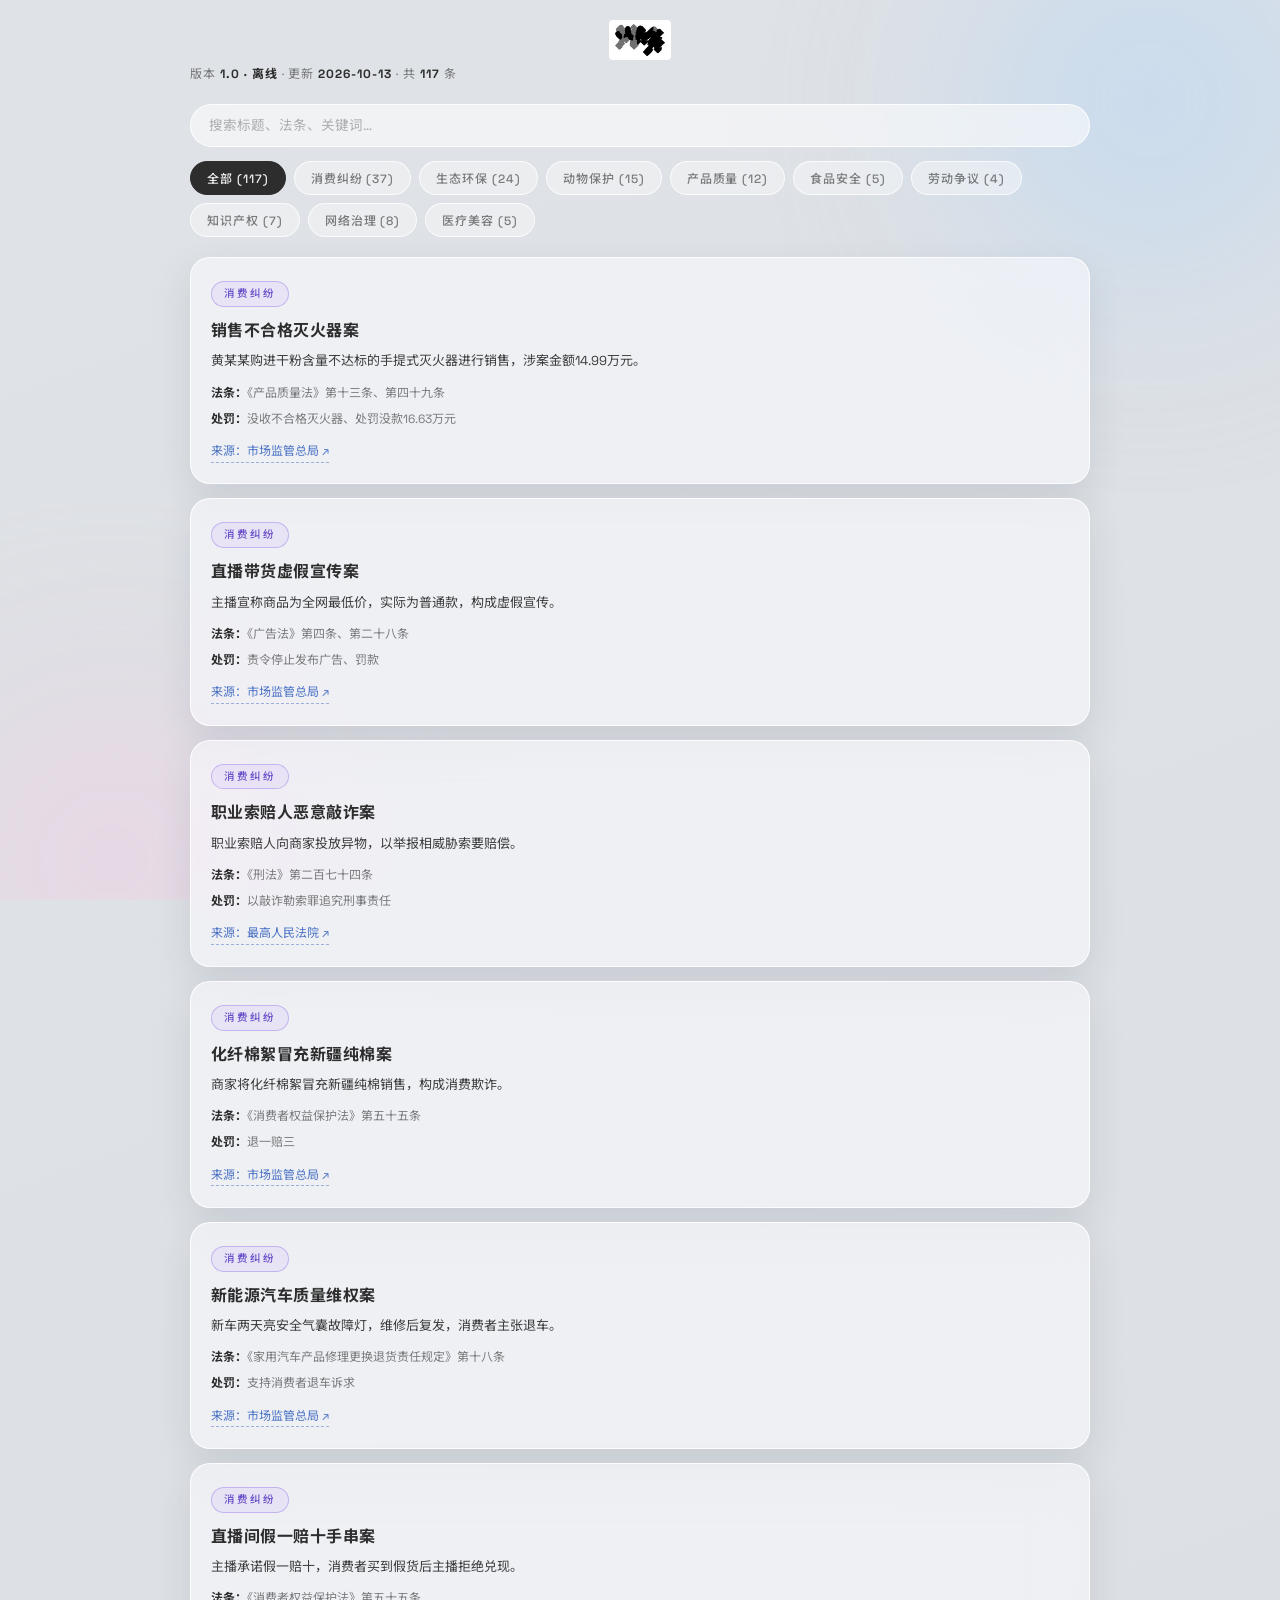
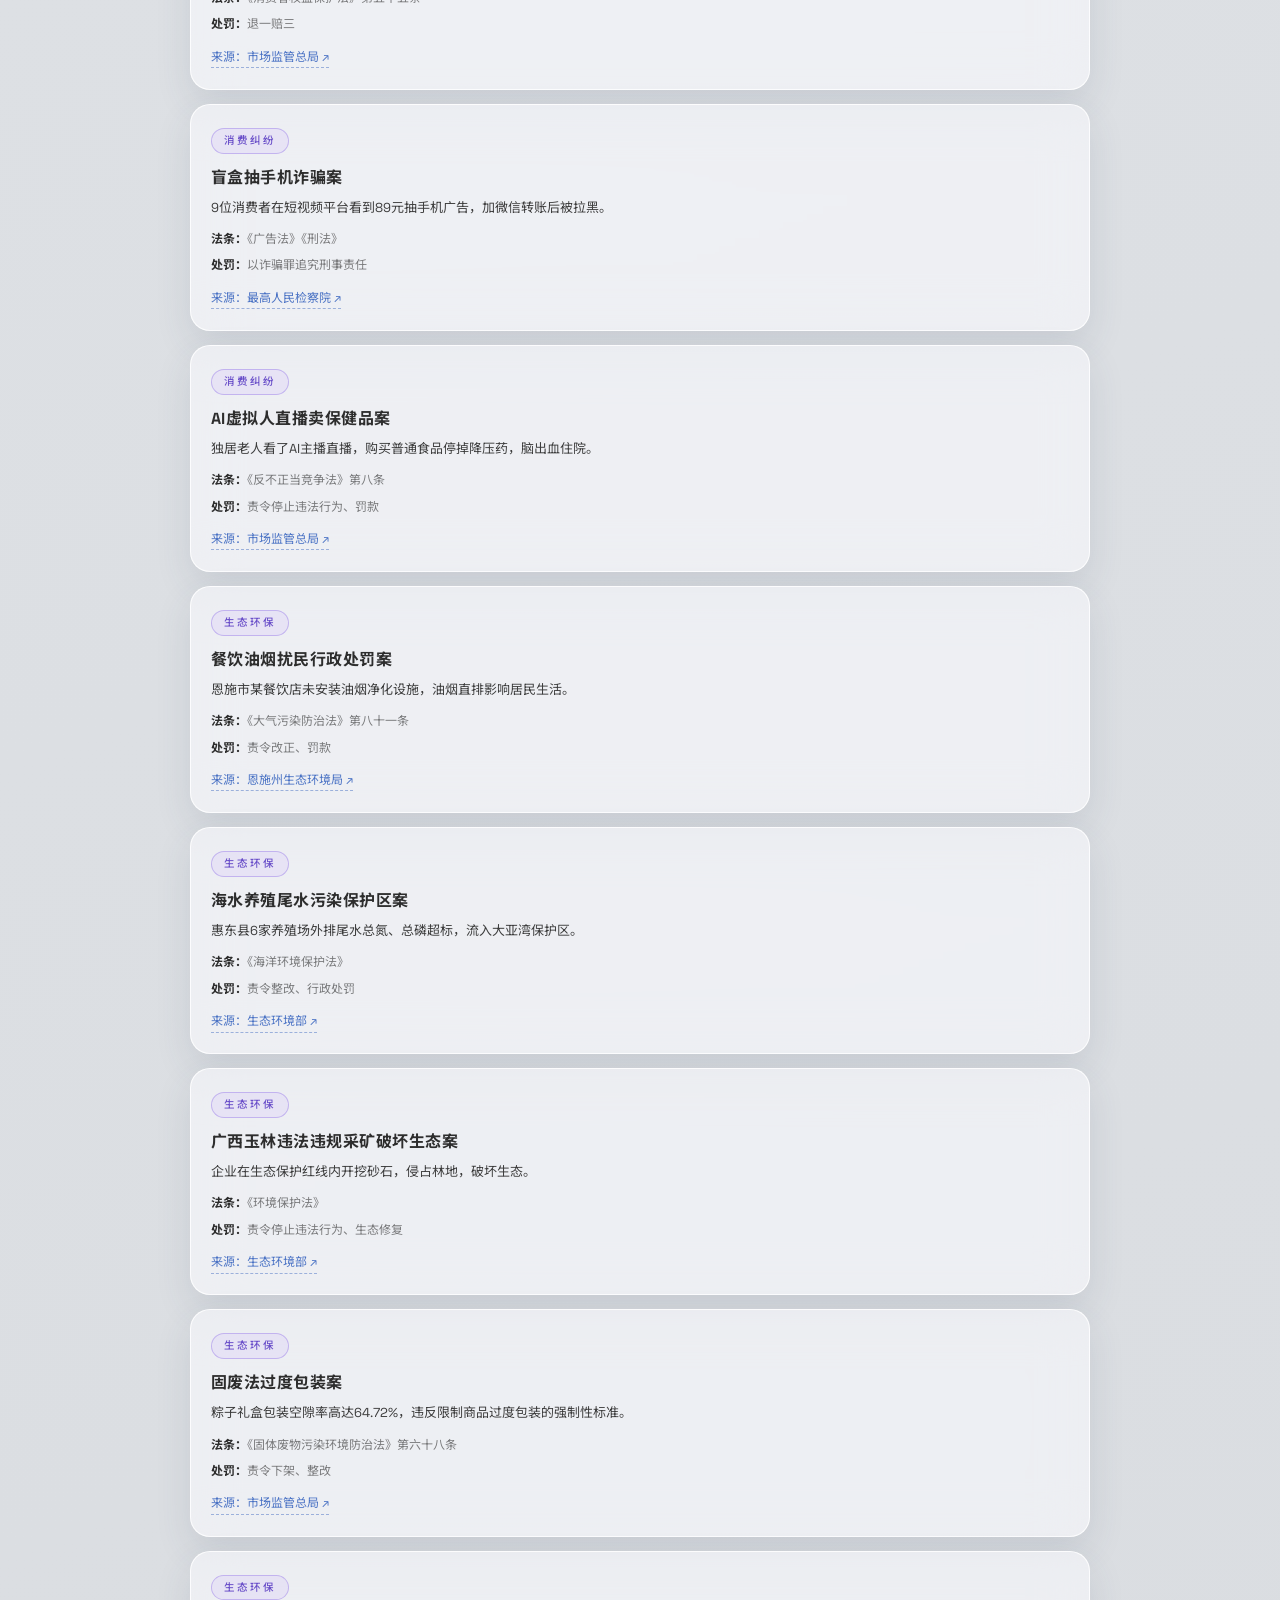
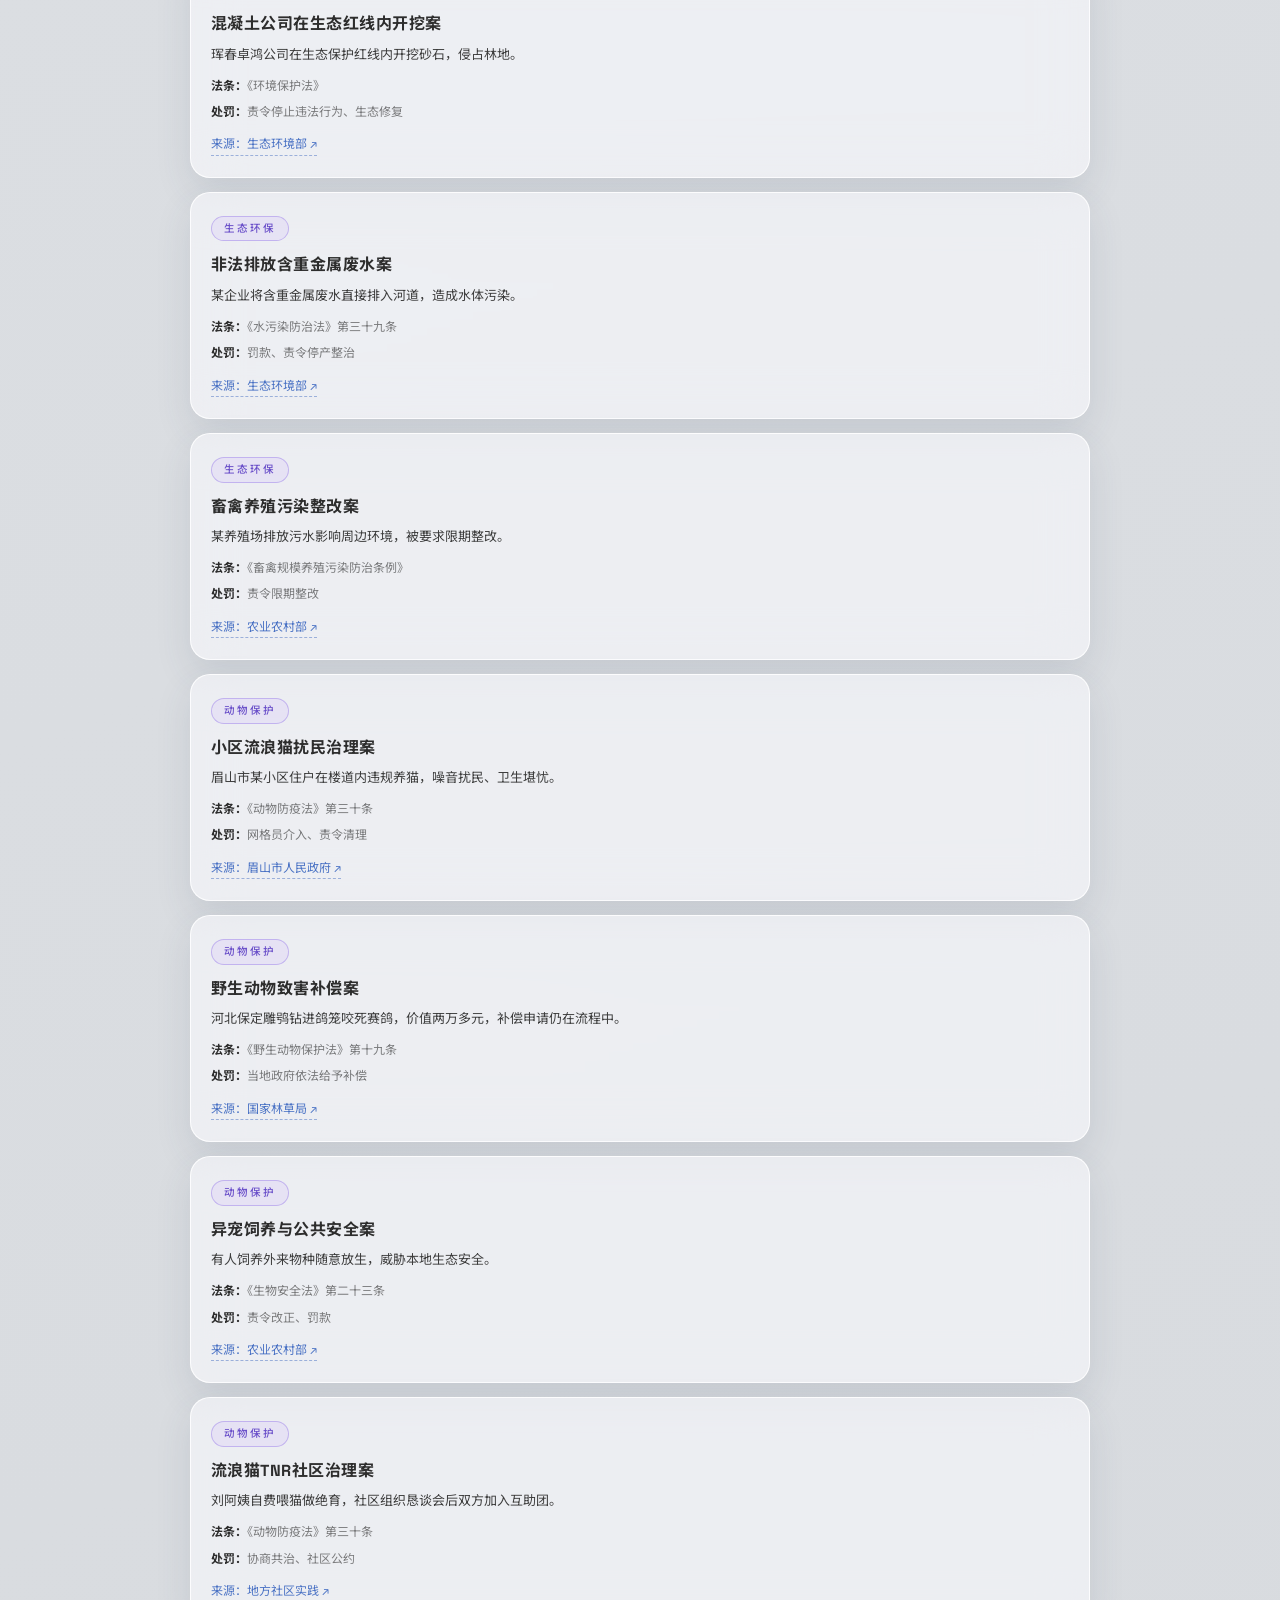
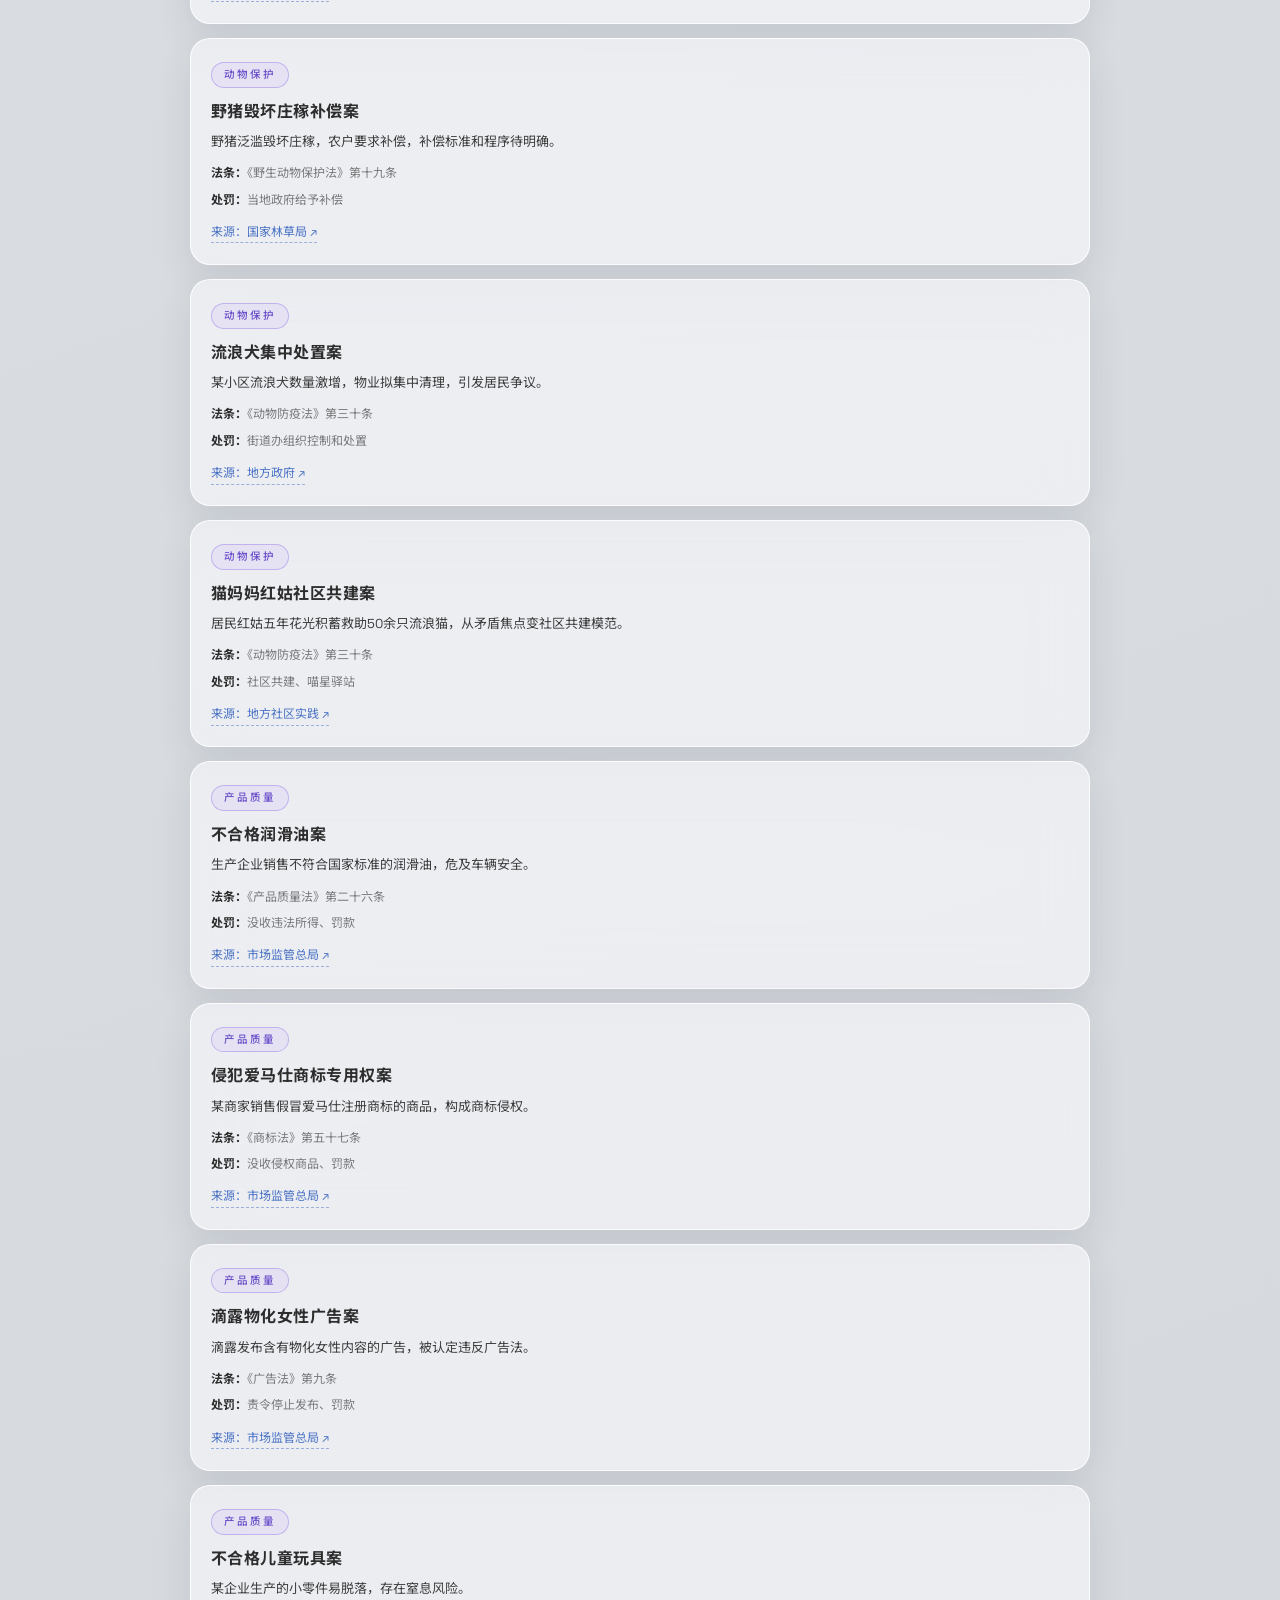
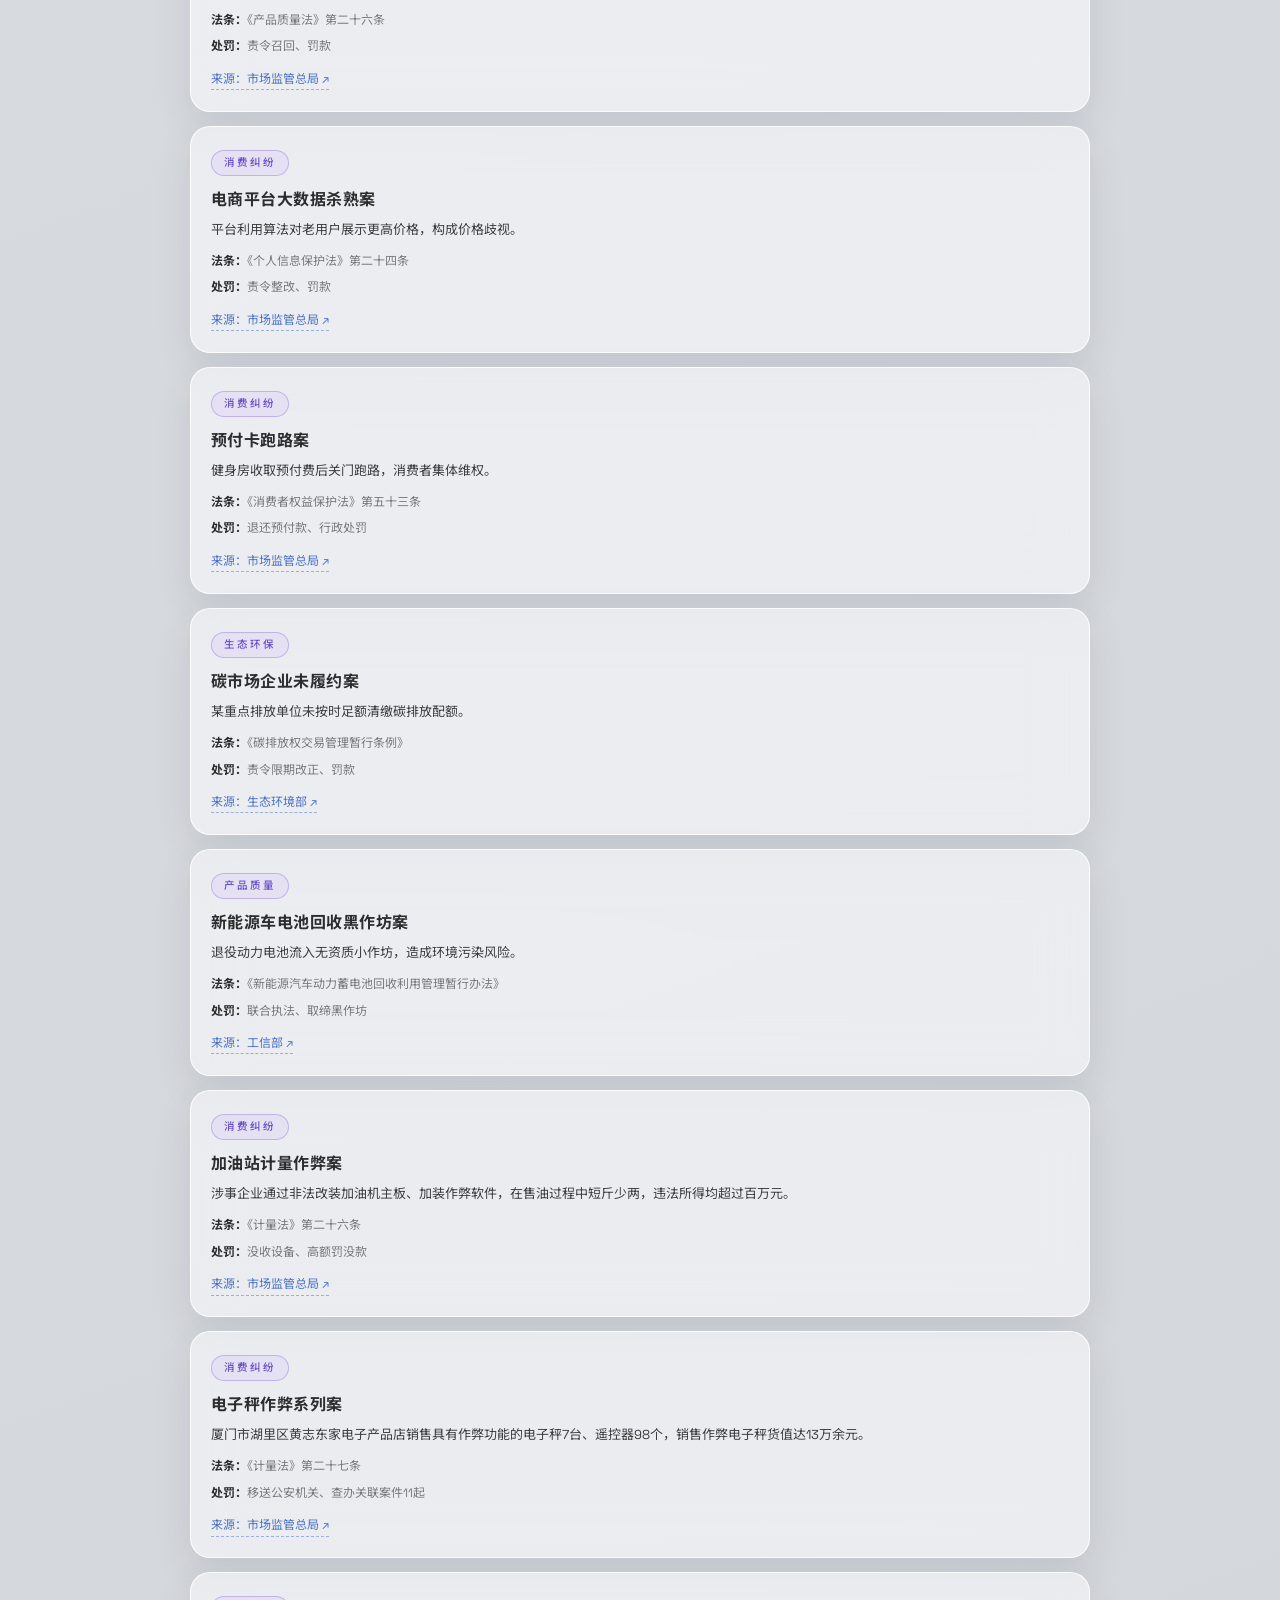
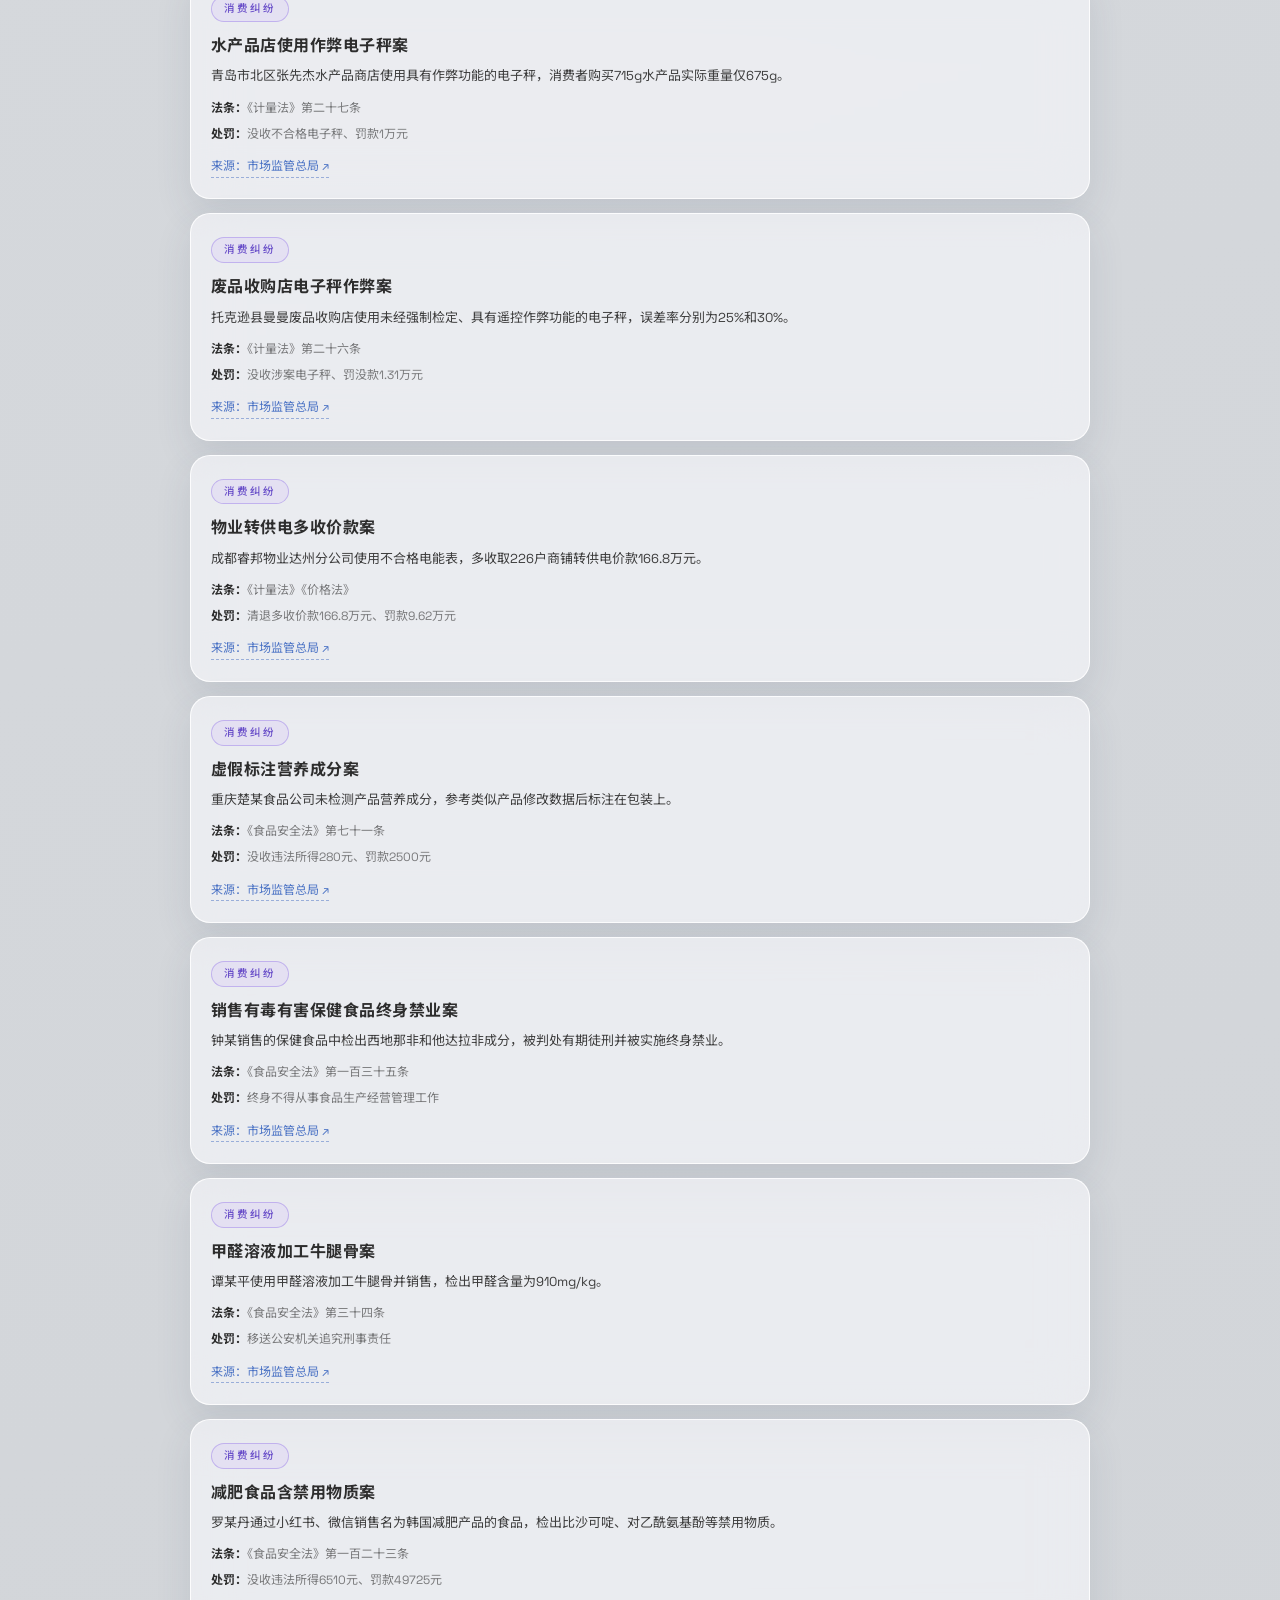
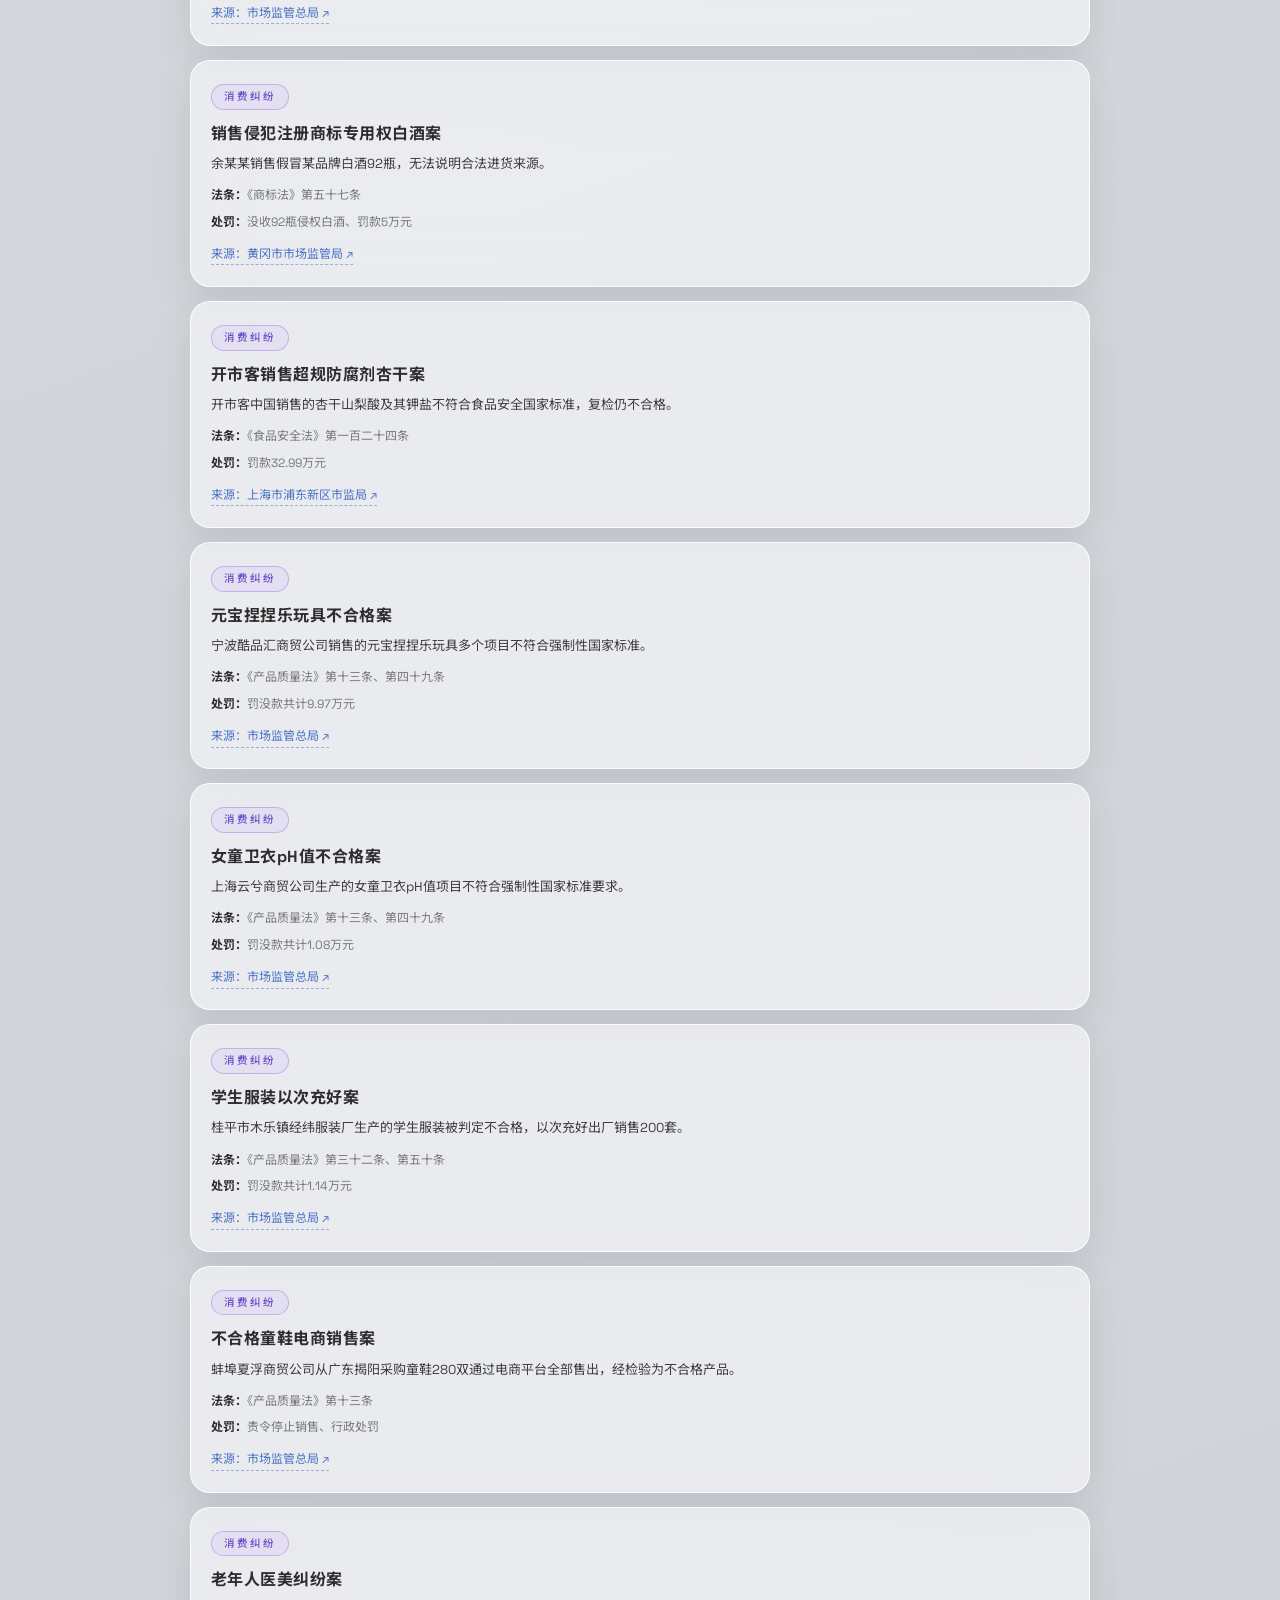
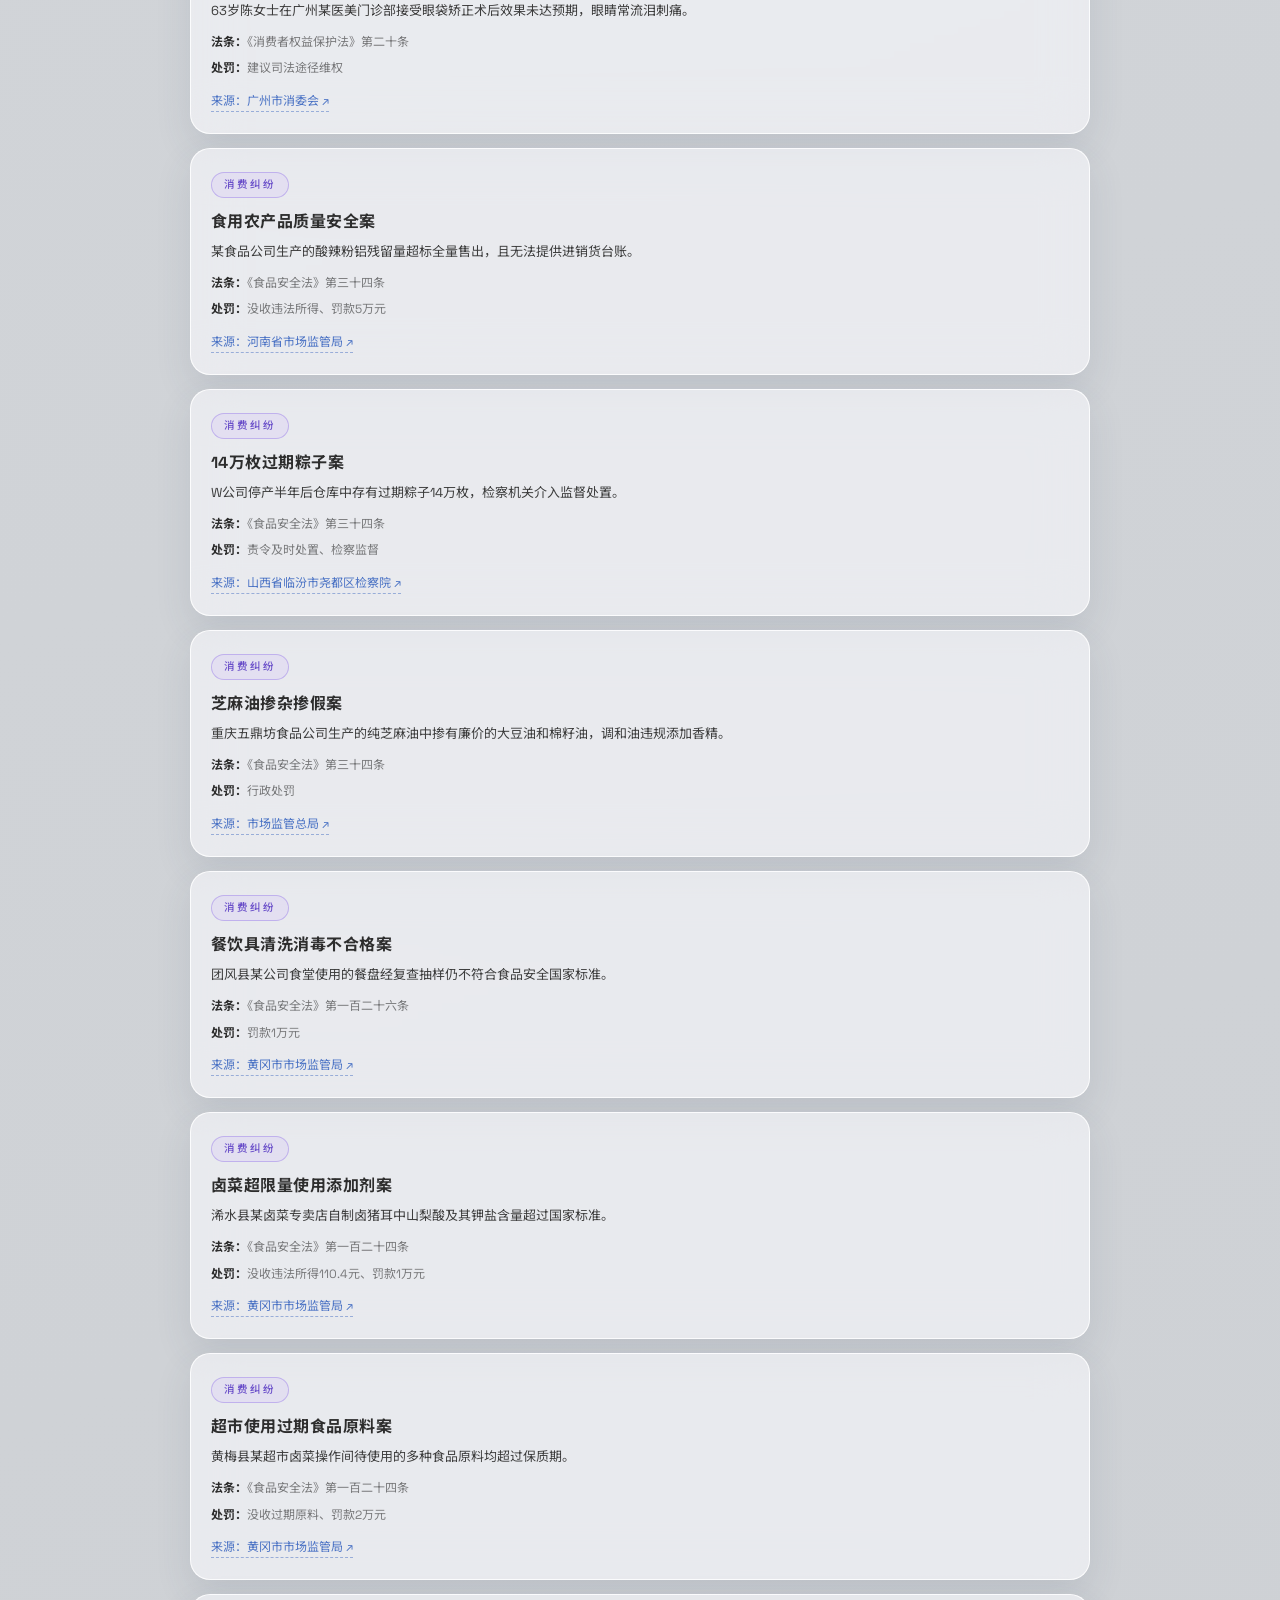
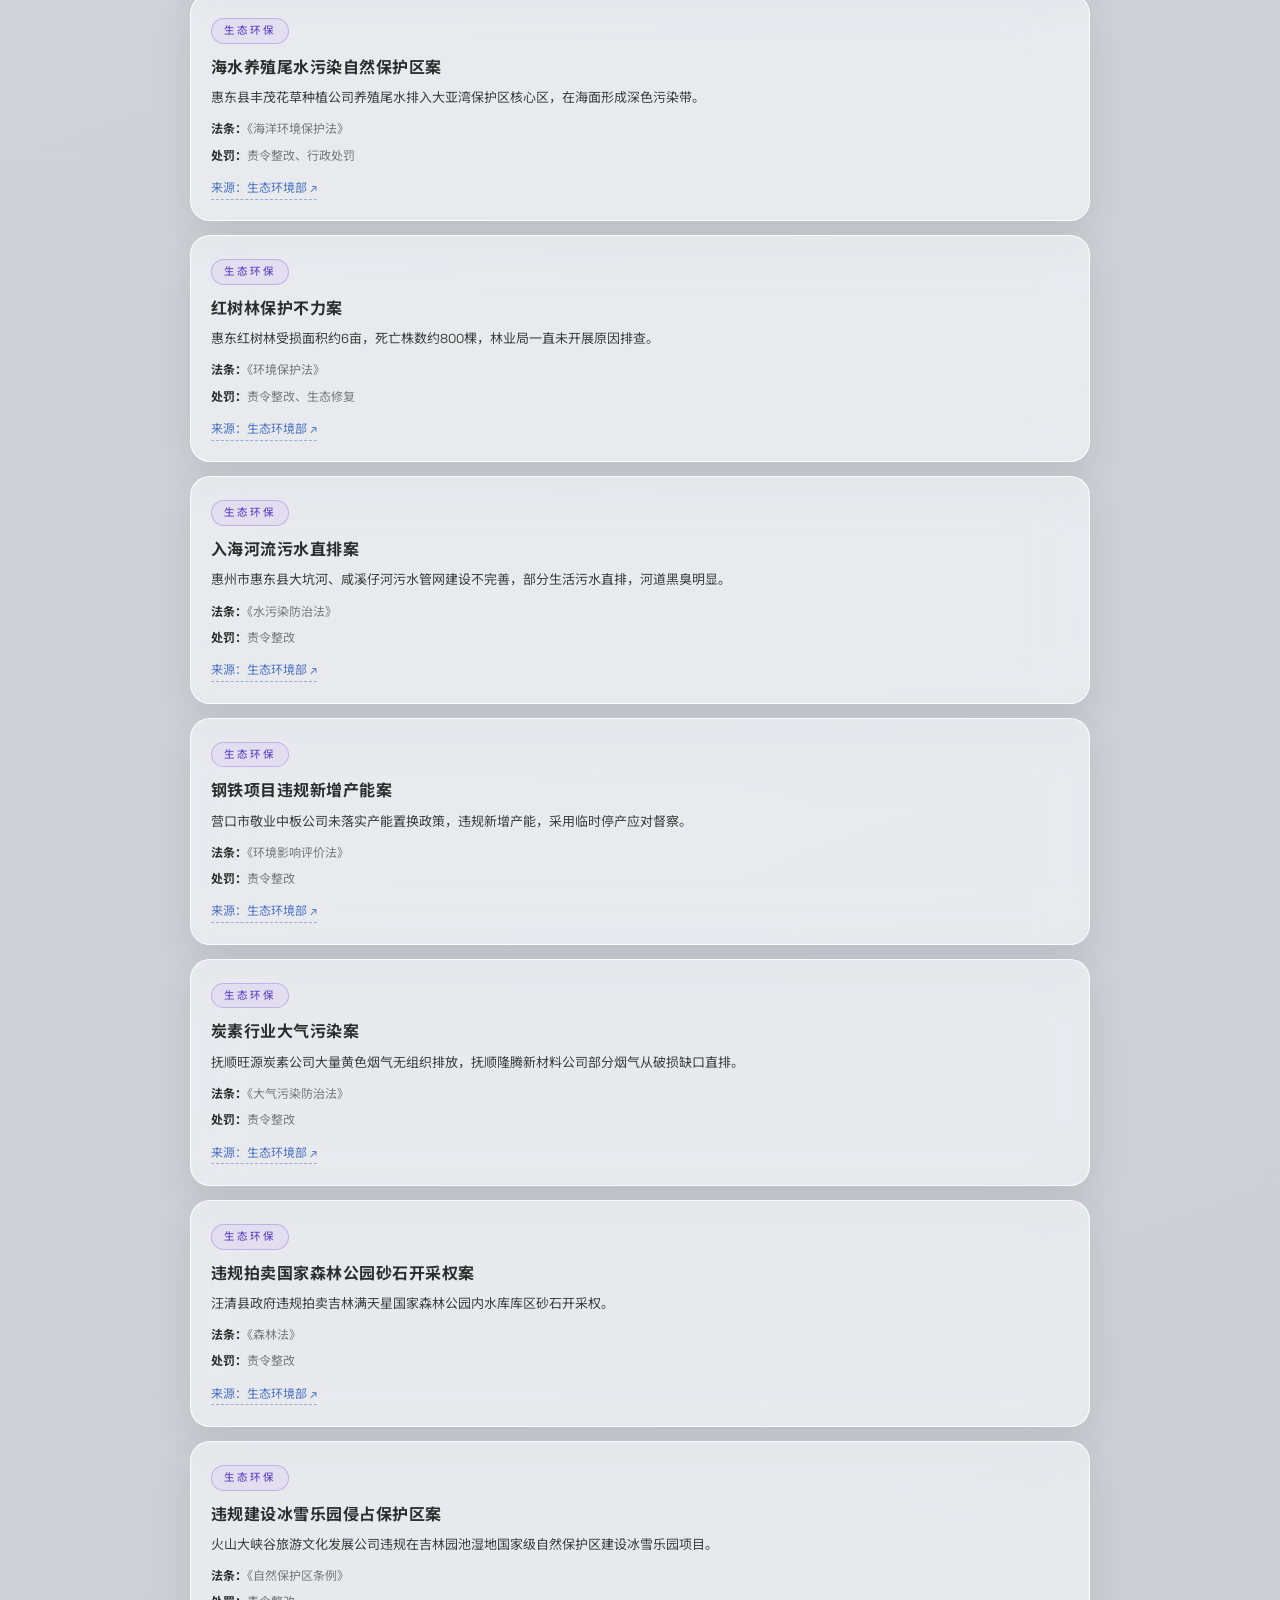
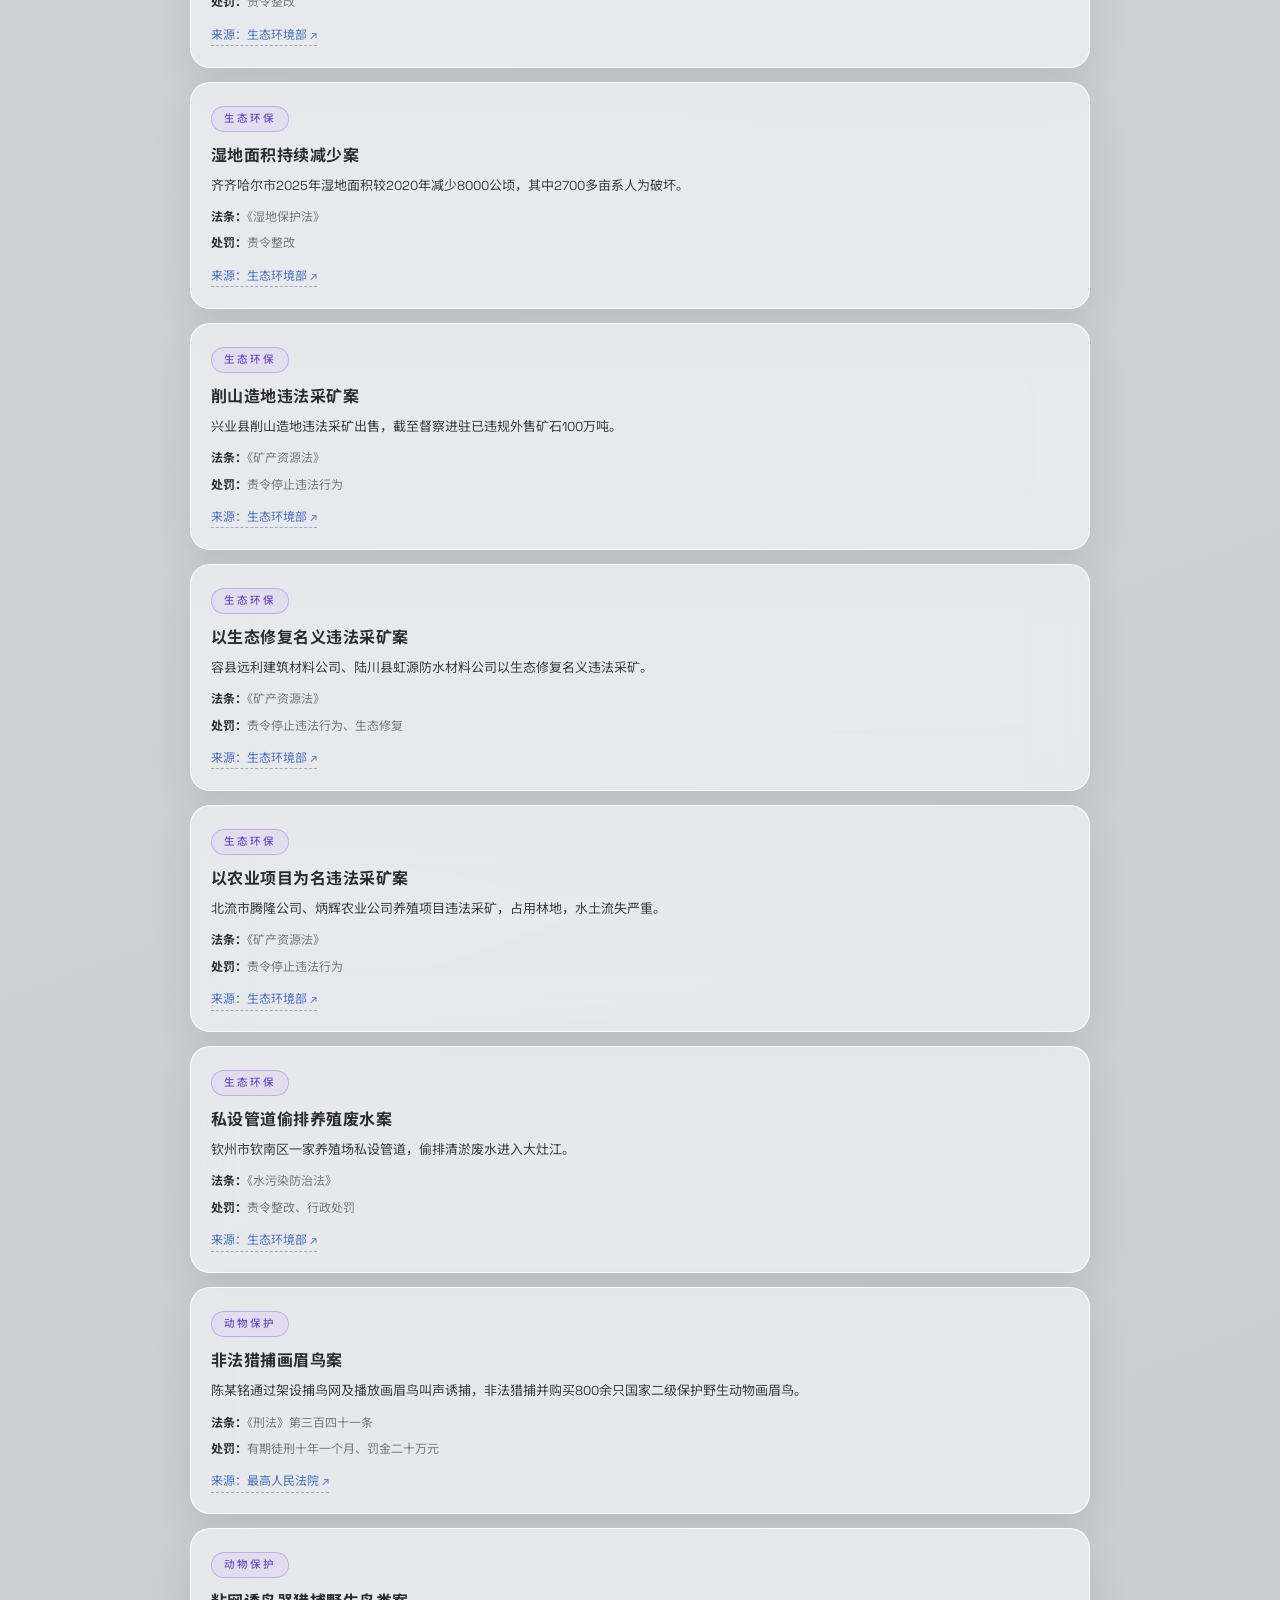
==== knowledge.html @ fe344d40 "耳辩 · AI 语音辩论游戏 核心：你说一句，AI 对手当场怼回来，AI 裁判当场判定这句话成不成立。 判定为结构化输出（valid / type / damage / reason），不是关键词匹配" ====
<!DOCTYPE html>
<html lang="zh-CN">
<head>
<meta charset="UTF-8">
<meta name="viewport" content="width=device-width,initial-scale=1">
<title>耳辩 · 知识库</title>
<style>
@import url('https://fonts.googleapis.com/css2?family=Space+Grotesk:wght@300;500;700&family=Noto+Sans+SC:wght@200;300;400;500;700&display=swap');
:root{
  --ink:#2d2d2d;
  --ink-60:rgba(45,45,45,.6);
  --ink-35:rgba(45,45,45,.35);
  --ink-12:rgba(45,45,45,.12);
  --iri:linear-gradient(100deg,#7ac8ff,#c9a7ff,#ff9ed2,#ffd9a0,#8ef0d2);
  --ease:cubic-bezier(.65,0,.35,1);
}
*{margin:0;padding:0;box-sizing:border-box;}
body{
  font-family:'Space Grotesk','Noto Sans SC',-apple-system,BlinkMacSystemFont,"PingFang SC","Microsoft YaHei",sans-serif;
  background:linear-gradient(160deg,#dfe2e6 0%,#c9ccd0 60%,#d3d6da 100%);
  color:var(--ink);line-height:1.7;padding:20px;min-height:100vh;
}
.bg-fx{position:fixed;inset:0;z-index:0;pointer-events:none;overflow:hidden;}
.aurora{position:absolute;border-radius:50%;filter:blur(90px);opacity:.45;}
.b1{width:44vmax;height:44vmax;right:-14vmax;top:-12vmax;background:radial-gradient(circle at 45% 45%,#9fd0ff,transparent 65%);}
.b2{width:38vmax;height:38vmax;left:-12vmax;bottom:-14vmax;background:radial-gradient(circle at 55% 55%,#ffc4e6,transparent 65%);}
.wrap{max-width:900px;margin:0 auto;position:relative;z-index:1;}

h1{font-size:24px;font-weight:200;letter-spacing:.3em;margin-bottom:4px;}
.meta{font-size:12px;color:var(--ink-60);letter-spacing:.08em;margin-bottom:20px;}
.meta b{color:var(--ink);font-weight:700;}

.search-bar{display:flex;gap:8px;margin-bottom:14px;}
#searchInput{
  flex:1;font-size:13.5px;padding:12px 18px;font-family:inherit;
  border:1px solid rgba(255,255,255,.85);border-radius:999px;outline:none;
  background:rgba(255,255,255,.55);color:var(--ink);
  backdrop-filter:blur(14px);-webkit-backdrop-filter:blur(14px);
  transition:border-color .2s,box-shadow .2s;
}
#searchInput::placeholder{color:var(--ink-35);}
#searchInput:focus{border-color:rgba(91,141,239,.6);box-shadow:0 0 0 3px rgba(91,141,239,.15);}

.categories{display:flex;gap:8px;flex-wrap:wrap;margin-bottom:20px;}
.cat-btn{
  font-family:inherit;font-size:12px;font-weight:500;letter-spacing:.08em;
  padding:7px 16px;border:1px solid rgba(255,255,255,.75);border-radius:999px;
  background:rgba(255,255,255,.4);color:var(--ink-60);cursor:pointer;
  backdrop-filter:blur(10px);-webkit-backdrop-filter:blur(10px);
  transition:all .18s var(--ease);
}
.cat-btn:hover{background:rgba(255,255,255,.75);color:var(--ink);}
.cat-btn.active{background:#2d2d2d;color:#f2f3f5;border-color:#2d2d2d;}

.case-list{display:flex;flex-direction:column;gap:14px;}
.case-card{
  background:rgba(250,251,253,.6);
  backdrop-filter:blur(24px) saturate(1.3);-webkit-backdrop-filter:blur(24px) saturate(1.3);
  border:1px solid rgba(255,255,255,.85);border-radius:20px;
  padding:20px;box-shadow:0 14px 36px rgba(60,70,95,.12);
  transition:transform .2s var(--ease),box-shadow .2s var(--ease);
}
.case-card:hover{transform:translateY(-2px);box-shadow:0 20px 46px rgba(60,70,95,.16);}
.case-cat{
  display:inline-block;font-size:10.5px;font-weight:500;letter-spacing:.2em;
  padding:3px 12px;border-radius:999px;margin-bottom:10px;
  color:#6a4fc9;border:1px solid rgba(150,120,230,.45);background:rgba(201,167,255,.16);
}
.case-title{font-size:16px;font-weight:700;letter-spacing:.03em;margin-bottom:6px;}
.case-summary{font-size:13px;color:#3d3d3d;margin-bottom:10px;}
.case-row{font-size:12px;color:var(--ink-60);margin-bottom:6px;}
.case-row b{color:var(--ink);font-weight:700;}
.case-source{
  display:inline-flex;align-items:center;gap:5px;
  font-size:12px;color:#4a72c4;text-decoration:none;font-family:inherit;
  border:0;border-bottom:1px dashed rgba(74,114,196,.5);background:none;padding:0;
  margin-top:6px;cursor:pointer;transition:color .15s;
}
.case-source:hover{color:#2d2d2d;border-bottom-style:solid;}
.source-mask{
  position:fixed;inset:0;z-index:999;display:none;align-items:center;justify-content:center;
  padding:16px;background:rgba(24,30,42,.42);backdrop-filter:blur(6px);
  -webkit-backdrop-filter:blur(6px);
}
.source-mask.open{display:flex;}
body.source-open{overflow:hidden;}
.source-card{
  position:relative;width:min(100%,420px);max-height:88vh;overflow:auto;-webkit-overflow-scrolling:touch;
  background:#fff;border-radius:20px;padding:20px;
  box-shadow:0 24px 60px rgba(20,25,40,.28);animation:source-pop .22s cubic-bezier(.2,.75,.25,1);
}
.source-card.expanded{width:min(100%,560px);}
@keyframes source-pop{from{transform:translateY(14px) scale(.97);opacity:0;}to{transform:none;opacity:1;}}
.source-card h3{font-size:15px;margin-bottom:12px;padding-right:34px;color:var(--ink);letter-spacing:.05em;}
.source-x{
  position:absolute;top:14px;right:14px;width:30px;height:30px;border-radius:50%;
  border:0;background:rgba(45,45,45,.06);color:var(--ink-60);font-size:14px;line-height:1;
  cursor:pointer;font-family:inherit;
}
.source-card .row{font-size:13px;line-height:1.75;color:var(--ink-60);margin-bottom:6px;}
.source-card .row b{color:var(--ink);font-weight:700;}
.source-card .url{
  font-size:12px;line-height:1.6;color:#4a72c4;background:rgba(74,114,196,.08);
  padding:9px 11px;border-radius:10px;word-break:break-all;margin:4px 0 2px;
  -webkit-user-select:all;user-select:all;
}
/* —— 来源缩略图卡：手机端一次点击即可看到内容 —— */
.source-thumb{
  display:block;width:100%;border:0;padding:0;background:#fff;cursor:pointer;position:relative;
  margin:0 0 14px;border-radius:13px;overflow:hidden;text-align:left;font-family:inherit;
  box-shadow:0 6px 20px rgba(40,50,70,.11),0 0 0 1px rgba(45,45,45,.06);
  transition:transform .18s var(--ease),box-shadow .18s var(--ease);
}
.source-thumb:active{transform:scale(.986);}
.thumb-chrome{display:flex;align-items:center;gap:5px;padding:7px 10px;background:#f2f3f7;border-bottom:1px solid rgba(45,45,45,.05);}
.thumb-chrome i{width:6px;height:6px;border-radius:50%;background:#d3d6df;display:block;flex:none;}
.thumb-chrome em{
  font-style:normal;font-size:10px;color:#8d92a0;margin-left:6px;flex:1;
  white-space:nowrap;overflow:hidden;text-overflow:ellipsis;
}
.thumb-page{padding:12px 13px 30px;background:linear-gradient(180deg,#fff,#fdfdff);}
.thumb-brand{font-size:10px;letter-spacing:.16em;color:#6a4fc9;margin-bottom:7px;}
.thumb-title{
  font-size:13.5px;font-weight:700;color:#2d2d2d;line-height:1.45;margin-bottom:9px;
  display:-webkit-box;-webkit-line-clamp:2;-webkit-box-orient:vertical;overflow:hidden;
}
.thumb-lines span{display:block;height:6px;border-radius:3px;background:#edf0f5;margin-bottom:6px;}
.thumb-lines span:nth-child(2){width:92%;}
.thumb-lines span.short{width:56%;margin-bottom:0;}
.thumb-tag{
  display:inline-block;margin-top:9px;font-size:10.5px;color:#6a4fc9;
  background:rgba(201,167,255,.20);border-radius:999px;padding:2px 10px;
}
.thumb-more{
  position:absolute;right:10px;bottom:9px;font-size:10.5px;color:#4a72c4;
  background:rgba(74,114,196,.10);padding:3px 10px;border-radius:999px;letter-spacing:.02em;
}
.source-detail{display:none;}
.source-card.expanded .source-detail{display:block;animation:source-fade .2s ease;}
@keyframes source-fade{from{opacity:0;transform:translateY(-4px);}to{opacity:1;transform:none;}}
.source-copy-tip{font-size:12px;color:#3f9d6b;margin-top:10px;min-height:16px;}
.source-actions{display:flex;gap:10px;margin-top:12px;}
.source-actions button{
  flex:1;min-height:44px;border-radius:12px;border:1px solid rgba(45,45,45,.14);
  background:#fff;color:var(--ink);font-family:inherit;font-size:13px;cursor:pointer;
}
.source-actions .primary{background:#2d2d2d;color:#fff;border-color:#2d2d2d;}
.source-actions button:disabled{opacity:.45;cursor:not-allowed;}
.source-note{font-size:11.5px;color:var(--ink-35);margin-top:10px;line-height:1.6;}
@media (max-width:430px){
  .source-mask{padding:10px;}
  .source-card{padding:16px;border-radius:16px;}
  .source-card h3{font-size:14px;margin-bottom:10px;}
  .source-thumb{margin-bottom:12px;}
  .thumb-title{font-size:13px;}
  .source-card .row{font-size:12.5px;line-height:1.7;}
  .source-actions button{min-height:42px;font-size:12.5px;}
}
.empty{
  text-align:center;padding:40px;color:var(--ink-35);letter-spacing:.1em;
  background:rgba(255,255,255,.35);border:1px solid rgba(255,255,255,.6);border-radius:20px;
}
</style>
</head>
<body>
<div class="bg-fx"><div class="aurora b1"></div><div class="aurora b2"></div></div>
<div class="wrap">
  <h1><img src="./assets/icon/text_knowledge.jpg" alt="耳辩 · 知识库" style="height:40px;display:block;margin:0 auto;background:#fff;border-radius:4px;padding:2px 4px;"></h1>
  <p class="meta">
    版本 <b id="version">—</b> · 更新 <b id="updated">—</b> · 共 <b id="total">—</b> 条
  </p>

  <div class="search-bar">
    <input id="searchInput" placeholder="搜索标题、法条、关键词…" />
  </div>

  <div class="categories" id="categories"></div>

  <div class="case-list" id="caseList"></div>
</div>

<div class="source-mask" id="sourceMask" aria-hidden="true">
  <div class="source-card" id="sourceCard" role="dialog" aria-modal="true" aria-labelledby="sourceTitle">
    <button type="button" class="source-x" id="sourceCloseX" aria-label="关闭">✕</button>
    <h3 id="sourceTitle">案例来源</h3>

    <div class="source-thumb" id="sourceThumb" role="button" tabindex="0" aria-label="点亮/收起来源缩略信息">
      <div class="thumb-chrome"><i></i><i></i><i></i><em id="thumbHost">—</em></div>
      <div class="thumb-page">
        <div class="thumb-brand" id="thumbBrand">—</div>
        <div class="thumb-title" id="thumbTitle">—</div>
        <div class="thumb-lines"><span></span><span></span><span class="short"></span></div>
        <div class="thumb-tag" id="thumbTag">相关法条</div>
      </div>
      <div class="thumb-more" id="thumbMore">点开查看 ▸</div>
    </div>

    <div class="row"><b>来源机构：</b><span id="sourceName">—</span></div>
    <div class="row"><b>发布日期：</b><span id="sourceDate">—</span></div>

    <div class="source-detail" id="sourceDetail">
      <div class="row"><b>案例摘要：</b><span id="sourceSummary">—</span></div>
      <div class="row"><b>涉及法条：</b><span id="sourceLaw">—</span></div>
      <div class="row"><b>处罚结果：</b><span id="sourcePenalty">—</span></div>
      <div class="row" style="margin-top:10px;"><b>原文链接：</b></div>
      <div class="url" id="sourceUrl">—</div>
    </div>

    <p class="source-copy-tip" id="sourceTip"></p>
    <div class="source-actions">
      <button type="button" id="sourceCopy">复制链接</button>
      <button type="button" class="primary" id="sourceClose">返回游戏</button>
    </div>
    <p class="source-note">手机上不跳转，就是为了不打断这局辩论；想看原网页可在电脑上打开。</p>
  </div>
</div>

<script>
const API = '/api/knowledge';
const EMBEDDED_KB = {"version": "1.0", "updated": "2026-10-13", "total": 117, "cases": [{"id": "case_001", "category": "消费纠纷", "title": "销售不合格灭火器案", "summary": "黄某某购进干粉含量不达标的手提式灭火器进行销售，涉案金额14.99万元。", "law": "《产品质量法》第十三条、第四十九条", "penalty": "没收不合格灭火器、处罚没款16.63万元", "source": "市场监管总局", "source_url": "https://www.samr.gov.cn/zt/pgt/art/2026/art_0ec31966d93348bf86c3e0332c8e2501.html", "publish_date": "2026-09-01"}, {"id": "case_002", "category": "消费纠纷", "title": "直播带货虚假宣传案", "summary": "主播宣称商品为全网最低价，实际为普通款，构成虚假宣传。", "law": "《广告法》第四条、第二十八条", "penalty": "责令停止发布广告、罚款", "source": "市场监管总局", "source_url": "https://www.samr.gov.cn/", "publish_date": "2026-08-15"}, {"id": "case_003", "category": "消费纠纷", "title": "职业索赔人恶意敲诈案", "summary": "职业索赔人向商家投放异物，以举报相威胁索要赔偿。", "law": "《刑法》第二百七十四条", "penalty": "以敲诈勒索罪追究刑事责任", "source": "最高人民法院", "source_url": "https://www.court.gov.cn/", "publish_date": "2026-06-20"}, {"id": "case_004", "category": "消费纠纷", "title": "化纤棉絮冒充新疆纯棉案", "summary": "商家将化纤棉絮冒充新疆纯棉销售，构成消费欺诈。", "law": "《消费者权益保护法》第五十五条", "penalty": "退一赔三", "source": "市场监管总局", "source_url": "https://www.samr.gov.cn/", "publish_date": "2026-07-22"}, {"id": "case_005", "category": "消费纠纷", "title": "新能源汽车质量维权案", "summary": "新车两天亮安全气囊故障灯，维修后复发，消费者主张退车。", "law": "《家用汽车产品修理更换退货责任规定》第十八条", "penalty": "支持消费者退车诉求", "source": "市场监管总局", "source_url": "https://www.samr.gov.cn/", "publish_date": "2026-08-01"}, {"id": "case_006", "category": "消费纠纷", "title": "直播间假一赔十手串案", "summary": "主播承诺假一赔十，消费者买到假货后主播拒绝兑现。", "law": "《消费者权益保护法》第五十五条", "penalty": "退一赔三", "source": "市场监管总局", "source_url": "https://www.samr.gov.cn/", "publish_date": "2026-05-18"}, {"id": "case_007", "category": "消费纠纷", "title": "盲盒抽手机诈骗案", "summary": "9位消费者在短视频平台看到89元抽手机广告，加微信转账后被拉黑。", "law": "《广告法》《刑法》", "penalty": "以诈骗罪追究刑事责任", "source": "最高人民检察院", "source_url": "https://www.spp.gov.cn/", "publish_date": "2026-04-12"}, {"id": "case_008", "category": "消费纠纷", "title": "AI虚拟人直播卖保健品案", "summary": "独居老人看了AI主播直播，购买普通食品停掉降压药，脑出血住院。", "law": "《反不正当竞争法》第八条", "penalty": "责令停止违法行为、罚款", "source": "市场监管总局", "source_url": "https://www.samr.gov.cn/", "publish_date": "2026-03-25"}, {"id": "case_009", "category": "生态环保", "title": "餐饮油烟扰民行政处罚案", "summary": "恩施市某餐饮店未安装油烟净化设施，油烟直排影响居民生活。", "law": "《大气污染防治法》第八十一条", "penalty": "责令改正、罚款", "source": "恩施州生态环境局", "source_url": "https://sthjj.enshi.gov.cn/", "publish_date": "2026-05-10"}, {"id": "case_010", "category": "生态环保", "title": "海水养殖尾水污染保护区案", "summary": "惠东县6家养殖场外排尾水总氮、总磷超标，流入大亚湾保护区。", "law": "《海洋环境保护法》", "penalty": "责令整改、行政处罚", "source": "生态环境部", "source_url": "https://www.mee.gov.cn/", "publish_date": "2026-04-22"}, {"id": "case_011", "category": "生态环保", "title": "广西玉林违法违规采矿破坏生态案", "summary": "企业在生态保护红线内开挖砂石，侵占林地，破坏生态。", "law": "《环境保护法》", "penalty": "责令停止违法行为、生态修复", "source": "生态环境部", "source_url": "https://www.mee.gov.cn/", "publish_date": "2026-03-15"}, {"id": "case_012", "category": "生态环保", "title": "固废法过度包装案", "summary": "粽子礼盒包装空隙率高达64.72%，违反限制商品过度包装的强制性标准。", "law": "《固体废物污染环境防治法》第六十八条", "penalty": "责令下架、整改", "source": "市场监管总局", "source_url": "https://www.samr.gov.cn/", "publish_date": "2026-06-08"}, {"id": "case_013", "category": "生态环保", "title": "混凝土公司在生态红线内开挖案", "summary": "珲春卓鸿公司在生态保护红线内开挖砂石，侵占林地。", "law": "《环境保护法》", "penalty": "责令停止违法行为、生态修复", "source": "生态环境部", "source_url": "https://www.mee.gov.cn/", "publish_date": "2026-02-20"}, {"id": "case_014", "category": "生态环保", "title": "非法排放含重金属废水案", "summary": "某企业将含重金属废水直接排入河道，造成水体污染。", "law": "《水污染防治法》第三十九条", "penalty": "罚款、责令停产整治", "source": "生态环境部", "source_url": "https://www.mee.gov.cn/", "publish_date": "2026-01-15"}, {"id": "case_015", "category": "生态环保", "title": "畜禽养殖污染整改案", "summary": "某养殖场排放污水影响周边环境，被要求限期整改。", "law": "《畜禽规模养殖污染防治条例》", "penalty": "责令限期整改", "source": "农业农村部", "source_url": "https://www.moa.gov.cn/", "publish_date": "2026-07-10"}, {"id": "case_016", "category": "动物保护", "title": "小区流浪猫扰民治理案", "summary": "眉山市某小区住户在楼道内违规养猫，噪音扰民、卫生堪忧。", "law": "《动物防疫法》第三十条", "penalty": "网格员介入、责令清理", "source": "眉山市人民政府", "source_url": "https://www.ms.gov.cn/", "publish_date": "2026-07-08"}, {"id": "case_017", "category": "动物保护", "title": "野生动物致害补偿案", "summary": "河北保定雕鸮钻进鸽笼咬死赛鸽，价值两万多元，补偿申请仍在流程中。", "law": "《野生动物保护法》第十九条", "penalty": "当地政府依法给予补偿", "source": "国家林草局", "source_url": "https://www.forestry.gov.cn/", "publish_date": "2026-09-12"}, {"id": "case_018", "category": "动物保护", "title": "异宠饲养与公共安全案", "summary": "有人饲养外来物种随意放生，威胁本地生态安全。", "law": "《生物安全法》第二十三条", "penalty": "责令改正、罚款", "source": "农业农村部", "source_url": "https://www.moa.gov.cn/", "publish_date": "2026-02-18"}, {"id": "case_019", "category": "动物保护", "title": "流浪猫TNR社区治理案", "summary": "刘阿姨自费喂猫做绝育，社区组织恳谈会后双方加入互助团。", "law": "《动物防疫法》第三十条", "penalty": "协商共治、社区公约", "source": "地方社区实践", "source_url": "https://www.gov.cn/", "publish_date": "2026-08-25"}, {"id": "case_020", "category": "动物保护", "title": "野猪毁坏庄稼补偿案", "summary": "野猪泛滥毁坏庄稼，农户要求补偿，补偿标准和程序待明确。", "law": "《野生动物保护法》第十九条", "penalty": "当地政府给予补偿", "source": "国家林草局", "source_url": "https://www.forestry.gov.cn/", "publish_date": "2026-06-12"}, {"id": "case_021", "category": "动物保护", "title": "流浪犬集中处置案", "summary": "某小区流浪犬数量激增，物业拟集中清理，引发居民争议。", "law": "《动物防疫法》第三十条", "penalty": "街道办组织控制和处置", "source": "地方政府", "source_url": "https://www.gov.cn/", "publish_date": "2026-05-30"}, {"id": "case_022", "category": "动物保护", "title": "猫妈妈红姑社区共建案", "summary": "居民红姑五年花光积蓄救助50余只流浪猫，从矛盾焦点变社区共建模范。", "law": "《动物防疫法》第三十条", "penalty": "社区共建、喵星驿站", "source": "地方社区实践", "source_url": "https://www.gov.cn/", "publish_date": "2026-04-18"}, {"id": "case_023", "category": "产品质量", "title": "不合格润滑油案", "summary": "生产企业销售不符合国家标准的润滑油，危及车辆安全。", "law": "《产品质量法》第二十六条", "penalty": "没收违法所得、罚款", "source": "市场监管总局", "source_url": "https://www.samr.gov.cn/", "publish_date": "2026-06-05"}, {"id": "case_024", "category": "产品质量", "title": "侵犯爱马仕商标专用权案", "summary": "某商家销售假冒爱马仕注册商标的商品，构成商标侵权。", "law": "《商标法》第五十七条", "penalty": "没收侵权商品、罚款", "source": "市场监管总局", "source_url": "https://www.samr.gov.cn/", "publish_date": "2026-05-20"}, {"id": "case_025", "category": "产品质量", "title": "滴露物化女性广告案", "summary": "滴露发布含有物化女性内容的广告，被认定违反广告法。", "law": "《广告法》第九条", "penalty": "责令停止发布、罚款", "source": "市场监管总局", "source_url": "https://www.samr.gov.cn/", "publish_date": "2026-04-10"}, {"id": "case_026", "category": "产品质量", "title": "不合格儿童玩具案", "summary": "某企业生产的小零件易脱落，存在窒息风险。", "law": "《产品质量法》第二十六条", "penalty": "责令召回、罚款", "source": "市场监管总局", "source_url": "https://www.samr.gov.cn/", "publish_date": "2026-03-28"}, {"id": "case_027", "category": "消费纠纷", "title": "电商平台大数据杀熟案", "summary": "平台利用算法对老用户展示更高价格，构成价格歧视。", "law": "《个人信息保护法》第二十四条", "penalty": "责令整改、罚款", "source": "市场监管总局", "source_url": "https://www.samr.gov.cn/", "publish_date": "2026-02-14"}, {"id": "case_028", "category": "消费纠纷", "title": "预付卡跑路案", "summary": "健身房收取预付费后关门跑路，消费者集体维权。", "law": "《消费者权益保护法》第五十三条", "penalty": "退还预付款、行政处罚", "source": "市场监管总局", "source_url": "https://www.samr.gov.cn/", "publish_date": "2026-01-20"}, {"id": "case_029", "category": "生态环保", "title": "碳市场企业未履约案", "summary": "某重点排放单位未按时足额清缴碳排放配额。", "law": "《碳排放权交易管理暂行条例》", "penalty": "责令限期改正、罚款", "source": "生态环境部", "source_url": "https://www.mee.gov.cn/", "publish_date": "2026-09-15"}, {"id": "case_030", "category": "产品质量", "title": "新能源车电池回收黑作坊案", "summary": "退役动力电池流入无资质小作坊，造成环境污染风险。", "law": "《新能源汽车动力蓄电池回收利用管理暂行办法》", "penalty": "联合执法、取缔黑作坊", "source": "工信部", "source_url": "https://www.miit.gov.cn/", "publish_date": "2026-08-08"}, {"category": "消费纠纷", "title": "加油站计量作弊案", "summary": "涉事企业通过非法改装加油机主板、加装作弊软件，在售油过程中短斤少两，违法所得均超过百万元。", "law": "《计量法》第二十六条", "penalty": "没收设备、高额罚没款", "source": "市场监管总局", "source_url": "https://www.samr.gov.cn/", "publish_date": "2026-02-02", "id": "case_031"}, {"category": "消费纠纷", "title": "电子秤作弊系列案", "summary": "厦门市湖里区黄志东家电子产品店销售具有作弊功能的电子秤7台、遥控器98个，销售作弊电子秤货值达13万余元。", "law": "《计量法》第二十七条", "penalty": "移送公安机关、查办关联案件11起", "source": "市场监管总局", "source_url": "https://xinwen.bjd.com.cn/content/s698f1b09e4b0cd719e9da659.html", "publish_date": "2026-02-13", "id": "case_032"}, {"category": "消费纠纷", "title": "水产品店使用作弊电子秤案", "summary": "青岛市北区张先杰水产品商店使用具有作弊功能的电子秤，消费者购买715g水产品实际重量仅675g。", "law": "《计量法》第二十七条", "penalty": "没收不合格电子秤、罚款1万元", "source": "市场监管总局", "source_url": "https://xinwen.bjd.com.cn/content/s698f1b09e4b0cd719e9da659.html", "publish_date": "2026-02-13", "id": "case_033"}, {"category": "消费纠纷", "title": "废品收购店电子秤作弊案", "summary": "托克逊县曼曼废品收购店使用未经强制检定、具有遥控作弊功能的电子秤，误差率分别为25%和30%。", "law": "《计量法》第二十六条", "penalty": "没收涉案电子秤、罚没款1.31万元", "source": "市场监管总局", "source_url": "https://xinwen.bjd.com.cn/content/s698f1b09e4b0cd719e9da659.html", "publish_date": "2026-02-13", "id": "case_034"}, {"category": "消费纠纷", "title": "物业转供电多收价款案", "summary": "成都睿邦物业达州分公司使用不合格电能表，多收取226户商铺转供电价款166.8万元。", "law": "《计量法》《价格法》", "penalty": "清退多收价款166.8万元、罚款9.62万元", "source": "市场监管总局", "source_url": "https://xinwen.bjd.com.cn/content/s698f1b09e4b0cd719e9da659.html", "publish_date": "2026-02-13", "id": "case_035"}, {"category": "消费纠纷", "title": "虚假标注营养成分案", "summary": "重庆楚某食品公司未检测产品营养成分，参考类似产品修改数据后标注在包装上。", "law": "《食品安全法》第七十一条", "penalty": "没收违法所得280元、罚款2500元", "source": "市场监管总局", "source_url": "https://www.samr.gov.cn/zt/pgt/art/2025/art_2e7d8bc180eb4ef587c673771abd4a4c.html", "publish_date": "2025-12-03", "id": "case_036"}, {"category": "消费纠纷", "title": "销售有毒有害保健食品终身禁业案", "summary": "钟某销售的保健食品中检出西地那非和他达拉非成分，被判处有期徒刑并被实施终身禁业。", "law": "《食品安全法》第一百三十五条", "penalty": "终身不得从事食品生产经营管理工作", "source": "市场监管总局", "source_url": "https://www.samr.gov.cn/zt/pgt/art/2025/art_2e7d8bc180eb4ef587c673771abd4a4c.html", "publish_date": "2025-12-03", "id": "case_037"}, {"category": "消费纠纷", "title": "甲醛溶液加工牛腿骨案", "summary": "谭某平使用甲醛溶液加工牛腿骨并销售，检出甲醛含量为910mg/kg。", "law": "《食品安全法》第三十四条", "penalty": "移送公安机关追究刑事责任", "source": "市场监管总局", "source_url": "https://www.samr.gov.cn/zt/pgt/art/2025/art_2e7d8bc180eb4ef587c673771abd4a4c.html", "publish_date": "2025-12-03", "id": "case_038"}, {"category": "消费纠纷", "title": "减肥食品含禁用物质案", "summary": "罗某丹通过小红书、微信销售名为韩国减肥产品的食品，检出比沙可啶、对乙酰氨基酚等禁用物质。", "law": "《食品安全法》第一百二十三条", "penalty": "没收违法所得6510元、罚款49725元", "source": "市场监管总局", "source_url": "https://www.samr.gov.cn/zt/pgt/art/2025/art_2e7d8bc180eb4ef587c673771abd4a4c.html", "publish_date": "2025-12-03", "id": "case_039"}, {"category": "消费纠纷", "title": "销售侵犯注册商标专用权白酒案", "summary": "余某某销售假冒某品牌白酒92瓶，无法说明合法进货来源。", "law": "《商标法》第五十七条", "penalty": "没收92瓶侵权白酒、罚款5万元", "source": "黄冈市市场监管局", "source_url": "http://scjg.hubei.gov.cn/hbdjqqjmgzw/djqqjmgzw_dxal/202511/t20251125_5819983.shtml", "publish_date": "2025-11-25", "id": "case_040"}, {"category": "消费纠纷", "title": "开市客销售超规防腐剂杏干案", "summary": "开市客中国销售的杏干山梨酸及其钾盐不符合食品安全国家标准，复检仍不合格。", "law": "《食品安全法》第一百二十四条", "penalty": "罚款32.99万元", "source": "上海市浦东新区市监局", "source_url": "https://m.sohu.com/a/1086806709_161795", "publish_date": "2026-10-12", "id": "case_041"}, {"category": "消费纠纷", "title": "元宝捏捏乐玩具不合格案", "summary": "宁波酷品汇商贸公司销售的元宝捏捏乐玩具多个项目不符合强制性国家标准。", "law": "《产品质量法》第十三条、第四十九条", "penalty": "罚没款共计9.97万元", "source": "市场监管总局", "source_url": "https://news.cnr.cn/native/gd/kx/20260920/t20260920_527819256.shtml", "publish_date": "2026-09-20", "id": "case_042"}, {"category": "消费纠纷", "title": "女童卫衣pH值不合格案", "summary": "上海云兮商贸公司生产的女童卫衣pH值项目不符合强制性国家标准要求。", "law": "《产品质量法》第十三条、第四十九条", "penalty": "罚没款共计1.08万元", "source": "市场监管总局", "source_url": "https://news.cnr.cn/native/gd/kx/20260920/t20260920_527819256.shtml", "publish_date": "2026-09-20", "id": "case_043"}, {"category": "消费纠纷", "title": "学生服装以次充好案", "summary": "桂平市木乐镇经纬服装厂生产的学生服装被判定不合格，以次充好出厂销售200套。", "law": "《产品质量法》第三十二条、第五十条", "penalty": "罚没款共计1.14万元", "source": "市场监管总局", "source_url": "https://news.cnr.cn/native/gd/kx/20260920/t20260920_527819256.shtml", "publish_date": "2026-09-20", "id": "case_044"}, {"category": "消费纠纷", "title": "不合格童鞋电商销售案", "summary": "蚌埠夏浮商贸公司从广东揭阳采购童鞋280双通过电商平台全部售出，经检验为不合格产品。", "law": "《产品质量法》第十三条", "penalty": "责令停止销售、行政处罚", "source": "市场监管总局", "source_url": "https://news.cnr.cn/native/gd/kx/20260920/t20260920_527819256.shtml", "publish_date": "2026-09-20", "id": "case_045"}, {"category": "消费纠纷", "title": "老年人医美纠纷案", "summary": "63岁陈女士在广州某医美门诊部接受眼袋矫正术后效果未达预期，眼睛常流泪刺痛。", "law": "《消费者权益保护法》第二十条", "penalty": "建议司法途径维权", "source": "广州市消委会", "source_url": "https://www.guangzhou315.com/html/web/anlifenxi/1985273005708611585.html", "publish_date": "2025-11-03", "id": "case_046"}, {"category": "消费纠纷", "title": "食用农产品质量安全案", "summary": "某食品公司生产的酸辣粉铝残留量超标全量售出，且无法提供进销货台账。", "law": "《食品安全法》第三十四条", "penalty": "没收违法所得、罚款5万元", "source": "河南省市场监管局", "source_url": "https://www.samr.gov.cn/", "publish_date": "2025-09-11", "id": "case_047"}, {"category": "消费纠纷", "title": "14万枚过期粽子案", "summary": "W公司停产半年后仓库中存有过期粽子14万枚，检察机关介入监督处置。", "law": "《食品安全法》第三十四条", "penalty": "责令及时处置、检察监督", "source": "山西省临汾市尧都区检察院", "source_url": "https://www.linfenyd.jcy.gov.cn/", "publish_date": "2026-10-12", "id": "case_048"}, {"category": "消费纠纷", "title": "芝麻油掺杂掺假案", "summary": "重庆五鼎坊食品公司生产的纯芝麻油中掺有廉价的大豆油和棉籽油，调和油违规添加香精。", "law": "《食品安全法》第三十四条", "penalty": "行政处罚", "source": "市场监管总局", "source_url": "https://mrdx.cn/", "publish_date": "2025-11-26", "id": "case_049"}, {"category": "消费纠纷", "title": "餐饮具清洗消毒不合格案", "summary": "团风县某公司食堂使用的餐盘经复查抽样仍不符合食品安全国家标准。", "law": "《食品安全法》第一百二十六条", "penalty": "罚款1万元", "source": "黄冈市市场监管局", "source_url": "http://scjg.hubei.gov.cn/hbdjqqjmgzw/djqqjmgzw_dxal/202511/t20251125_5819983.shtml", "publish_date": "2025-11-25", "id": "case_050"}, {"category": "消费纠纷", "title": "卤菜超限量使用添加剂案", "summary": "浠水县某卤菜专卖店自制卤猪耳中山梨酸及其钾盐含量超过国家标准。", "law": "《食品安全法》第一百二十四条", "penalty": "没收违法所得110.4元、罚款1万元", "source": "黄冈市市场监管局", "source_url": "http://scjg.hubei.gov.cn/hbdjqqjmgzw/djqqjmgzw_dxal/202511/t20251125_5819983.shtml", "publish_date": "2025-11-25", "id": "case_051"}, {"category": "消费纠纷", "title": "超市使用过期食品原料案", "summary": "黄梅县某超市卤菜操作间待使用的多种食品原料均超过保质期。", "law": "《食品安全法》第一百二十四条", "penalty": "没收过期原料、罚款2万元", "source": "黄冈市市场监管局", "source_url": "http://scjg.hubei.gov.cn/hbdjqqjmgzw/djqqjmgzw_dxal/202511/t20251125_5819983.shtml", "publish_date": "2025-11-25", "id": "case_052"}, {"category": "生态环保", "title": "海水养殖尾水污染自然保护区案", "summary": "惠东县丰茂花草种植公司养殖尾水排入大亚湾保护区核心区，在海面形成深色污染带。", "law": "《海洋环境保护法》", "penalty": "责令整改、行政处罚", "source": "生态环境部", "source_url": "https://m.gmw.cn/2026-05/26/content_1304471297.htm", "publish_date": "2026-05-26", "id": "case_053"}, {"category": "生态环保", "title": "红树林保护不力案", "summary": "惠东红树林受损面积约6亩，死亡株数约800棵，林业局一直未开展原因排查。", "law": "《环境保护法》", "penalty": "责令整改、生态修复", "source": "生态环境部", "source_url": "https://m.gmw.cn/2026-05/26/content_1304471297.htm", "publish_date": "2026-05-26", "id": "case_054"}, {"category": "生态环保", "title": "入海河流污水直排案", "summary": "惠州市惠东县大坑河、咸溪仔河污水管网建设不完善，部分生活污水直排，河道黑臭明显。", "law": "《水污染防治法》", "penalty": "责令整改", "source": "生态环境部", "source_url": "https://m.gmw.cn/2026-05/26/content_1304471297.htm", "publish_date": "2026-05-26", "id": "case_055"}, {"category": "生态环保", "title": "钢铁项目违规新增产能案", "summary": "营口市敬业中板公司未落实产能置换政策，违规新增产能，采用临时停产应对督察。", "law": "《环境影响评价法》", "penalty": "责令整改", "source": "生态环境部", "source_url": "https://eco.cctv.cn/2026/05/20/ARTIQCpk6tERb3MJVnhhDx5X260520.shtml", "publish_date": "2026-05-20", "id": "case_056"}, {"category": "生态环保", "title": "炭素行业大气污染案", "summary": "抚顺旺源炭素公司大量黄色烟气无组织排放，抚顺隆腾新材料公司部分烟气从破损缺口直排。", "law": "《大气污染防治法》", "penalty": "责令整改", "source": "生态环境部", "source_url": "https://eco.cctv.cn/2026/05/20/ARTIQCpk6tERb3MJVnhhDx5X260520.shtml", "publish_date": "2026-05-20", "id": "case_057"}, {"category": "生态环保", "title": "违规拍卖国家森林公园砂石开采权案", "summary": "汪清县政府违规拍卖吉林满天星国家森林公园内水库库区砂石开采权。", "law": "《森林法》", "penalty": "责令整改", "source": "生态环境部", "source_url": "https://eco.cctv.cn/2026/05/20/ARTIQCpk6tERb3MJVnhhDx5X260520.shtml", "publish_date": "2026-05-20", "id": "case_058"}, {"category": "生态环保", "title": "违规建设冰雪乐园侵占保护区案", "summary": "火山大峡谷旅游文化发展公司违规在吉林园池湿地国家级自然保护区建设冰雪乐园项目。", "law": "《自然保护区条例》", "penalty": "责令整改", "source": "生态环境部", "source_url": "https://eco.cctv.cn/2026/05/20/ARTIQCpk6tERb3MJVnhhDx5X260520.shtml", "publish_date": "2026-05-20", "id": "case_059"}, {"category": "生态环保", "title": "湿地面积持续减少案", "summary": "齐齐哈尔市2025年湿地面积较2020年减少8000公顷，其中2700多亩系人为破坏。", "law": "《湿地保护法》", "penalty": "责令整改", "source": "生态环境部", "source_url": "https://eco.cctv.cn/2026/05/20/ARTIQCpk6tERb3MJVnhhDx5X260520.shtml", "publish_date": "2026-05-20", "id": "case_060"}, {"category": "生态环保", "title": "削山造地违法采矿案", "summary": "兴业县削山造地违法采矿出售，截至督察进驻已违规外售矿石100万吨。", "law": "《矿产资源法》", "penalty": "责令停止违法行为", "source": "生态环境部", "source_url": "https://eco.cctv.cn/2026/05/20/ARTIQCpk6tERb3MJVnhhDx5X260520.shtml", "publish_date": "2026-05-20", "id": "case_061"}, {"category": "生态环保", "title": "以生态修复名义违法采矿案", "summary": "容县远利建筑材料公司、陆川县虹源防水材料公司以生态修复名义违法采矿。", "law": "《矿产资源法》", "penalty": "责令停止违法行为、生态修复", "source": "生态环境部", "source_url": "https://eco.cctv.cn/2026/05/20/ARTIQCpk6tERb3MJVnhhDx5X260520.shtml", "publish_date": "2026-05-20", "id": "case_062"}, {"category": "生态环保", "title": "以农业项目为名违法采矿案", "summary": "北流市腾隆公司、炳辉农业公司养殖项目违法采矿，占用林地，水土流失严重。", "law": "《矿产资源法》", "penalty": "责令停止违法行为", "source": "生态环境部", "source_url": "https://eco.cctv.cn/2026/05/20/ARTIQCpk6tERb3MJVnhhDx5X260520.shtml", "publish_date": "2026-05-20", "id": "case_063"}, {"category": "生态环保", "title": "私设管道偷排养殖废水案", "summary": "钦州市钦南区一家养殖场私设管道，偷排清淤废水进入大灶江。", "law": "《水污染防治法》", "penalty": "责令整改、行政处罚", "source": "生态环境部", "source_url": "https://k.sina.cn/", "publish_date": "2026-05-26", "id": "case_064"}, {"category": "动物保护", "title": "非法猎捕画眉鸟案", "summary": "陈某铭通过架设捕鸟网及播放画眉鸟叫声诱捕，非法猎捕并购买800余只国家二级保护野生动物画眉鸟。", "law": "《刑法》第三百四十一条", "penalty": "有期徒刑十年一个月、罚金二十万元", "source": "最高人民法院", "source_url": "http://www.scio.gov.cn/xwfb/gfgjxwfb/gfgjfbh/zgf/202511/t20251118_939452.html", "publish_date": "2025-11-14", "id": "case_065"}, {"category": "动物保护", "title": "粘网诱鸟器猎捕野生鸟类案", "summary": "董某君使用粘网和诱鸟器大量猎捕野生鸟类，公安机关查获880余只鸟类死体和活体。", "law": "《刑法》第三百四十一条", "penalty": "以危害珍贵、濒危野生动物罪判处有期徒刑", "source": "最高人民法院", "source_url": "http://www.scio.gov.cn/xwfb/gfgjxwfb/gfgjfbh/zgf/202511/t20251118_939452.html", "publish_date": "2025-11-14", "id": "case_066"}, {"category": "动物保护", "title": "非法狩猎案", "summary": "张某、姜某文、章某重非法狩猎野生鸟类，被依法追究刑事责任。", "law": "《刑法》第三百四十一条", "penalty": "依法追究刑事责任", "source": "最高人民法院", "source_url": "http://www.scio.gov.cn/xwfb/gfgjxwfb/gfgjfbh/zgf/202511/t20251118_939452.html", "publish_date": "2025-11-14", "id": "case_067"}, {"category": "动物保护", "title": "救助伤病灰鹤案", "summary": "川渝两地联手救助伤病灰鹤吉吉，经检查确认是国家二级保护野生动物，骨瘦如柴、多处伤口。", "law": "《野生动物保护法》", "penalty": "救助放归", "source": "国家林草局", "source_url": "https://www.forestry.gov.cn/", "publish_date": "2026-10-12", "id": "case_068"}, {"category": "动物保护", "title": "野生东北虎六虎同框记录案", "summary": "2025年11月6日我国首次记录到野生东北虎六虎同框的完整罕见画面，刷新国内野生虎单次监测纪录。", "law": "《野生动物保护法》", "penalty": "持续监测保护", "source": "国家林草局", "source_url": "https://www.forestry.gov.cn/", "publish_date": "2026-10-12", "id": "case_069"}, {"category": "动物保护", "title": "大熊猫国家公园协议保护模式案", "summary": "平武关坝村依靠协议保护模式，中蜂蜂蜜、冷水鱼产业蓬勃发展，案例入选联合国生物多样性100+全球典型案例。", "law": "《野生动物保护法》", "penalty": "协议保护、社区共建", "source": "国家林草局", "source_url": "https://www.forestry.gov.cn/", "publish_date": "2026-10-12", "id": "case_070"}, {"category": "产品质量", "title": "挤塑聚苯板不合格案", "summary": "常熟市沙家浜镇三鑫保温材料厂生产的挤塑聚苯板导热系数和燃烧性能项目不符合国家标准。", "law": "《产品质量法》第十三条、第四十九条", "penalty": "没收不合格产品、罚款10万元", "source": "市场监管总局", "source_url": "https://www.dhlc.gov.cn/scjgj/Web/_F0_0_6QANADJ5B773D517888649A290.htm", "publish_date": "2026-09-18", "id": "case_071"}, {"category": "产品质量", "title": "不合格电蚊拍案", "summary": "揭阳市凯丽雅电器有限公司生产质量不合格的电蚊拍，存在安全隐患。", "law": "《产品质量法》第四十九条", "penalty": "行政处罚", "source": "市场监管总局", "source_url": "https://www.dhlc.gov.cn/scjgj/Web/_F0_0_6QANADJ5B773D517888649A290.htm", "publish_date": "2026-09-18", "id": "case_072"}, {"category": "产品质量", "title": "伪造厂名农用地膜案", "summary": "阳谷县安乐镇明新土产杂品门市部销售伪造厂名农用地膜及未落实产品质量安全主体责任。", "law": "《产品质量法》第三十七条", "penalty": "没收违法所得、罚款", "source": "山东省市场监管局", "source_url": "https://amr.shandong.gov.cn/", "publish_date": "2026-06-17", "id": "case_073"}, {"category": "产品质量", "title": "销售不合格足金套链案", "summary": "香河县某商户销售以不合格产品冒充合格产品且冒用他人厂名厂址的足金套链。", "law": "《产品质量法》第三十七条、第三十九条、第五十条", "penalty": "没收不合格足金套链、罚款5702.4元", "source": "香河县市场监管局", "source_url": "http://27.128.171.65/", "publish_date": "2026-10-12", "id": "case_074"}, {"category": "产品质量", "title": "童装店销售不合格童装案", "summary": "宝鸡市某童装店销售不合格童装，被依法查处。", "law": "《产品质量法》第四十九条", "penalty": "行政处罚", "source": "陕西省市场监管局", "source_url": "https://www.cqn.com.cn/", "publish_date": "2026-10-12", "id": "case_075"}, {"category": "产品质量", "title": "职业高中发布违法广告案", "summary": "西安市某职业高中发布违法广告，被市场监管部门查处。", "law": "《广告法》", "penalty": "行政处罚", "source": "陕西省市场监管局", "source_url": "https://www.cqn.com.cn/", "publish_date": "2026-10-12", "id": "case_076"}, {"category": "产品质量", "title": "销售伪造厂名厂址商品案", "summary": "商洛市某公司镇安分公司发布虚假广告，被市场监管部门查处。", "law": "《广告法》", "penalty": "行政处罚", "source": "陕西省市场监管局", "source_url": "https://www.cqn.com.cn/", "publish_date": "2026-10-12", "id": "case_077"}, {"category": "食品安全", "title": "凉茶非法添加麻黄系列案", "summary": "海南省东方市凉茶店为增强疗效非法添加麻黄，被综合行政执法局查处。", "law": "《食品安全法》第三十四条", "penalty": "行政处罚", "source": "市场监管总局", "source_url": "https://www.samr.gov.cn/", "publish_date": "2026-02-02", "id": "case_078"}, {"category": "食品安全", "title": "不合格学生军训服案", "summary": "江苏盐城亭湖区市场监管局查处不合格学生军训服销售案，直指特定领域侵害消费者权益。", "law": "《产品质量法》第四十九条", "penalty": "行政处罚", "source": "市场监管总局", "source_url": "https://www.samr.gov.cn/", "publish_date": "2026-02-02", "id": "case_079"}, {"category": "食品安全", "title": "出具虚假检验检测报告案", "summary": "新疆哈密市某公司出具虚假检验检测报告，伪造检测数据，严重违背检测行业基本准则。", "law": "《检验检测机构监督管理办法》", "penalty": "行政处罚", "source": "市场监管总局", "source_url": "https://www.samr.gov.cn/", "publish_date": "2026-02-02", "id": "case_080"}, {"category": "食品安全", "title": "酸辣粉铝残留超标案", "summary": "鹤壁市某食品公司生产的226件酸辣粉因铝残留量超标全量售出，无法提供进销货台账。", "law": "《食品安全法》第三十四条", "penalty": "没收违法所得0.4万元、罚款5万元", "source": "河南省市场监管局", "source_url": "https://www.samr.gov.cn/", "publish_date": "2025-09-11", "id": "case_081"}, {"category": "食品安全", "title": "粽子过期处置案", "summary": "安居区市场监管局在日常检查中发现W公司仓库中存有过期粽子14万枚，当场责令处置。", "law": "《食品安全法》第三十四条", "penalty": "责令及时处置", "source": "山西省临汾市尧都区检察院", "source_url": "https://www.linfenyd.jcy.gov.cn/", "publish_date": "2026-10-12", "id": "case_082"}, {"category": "劳动争议", "title": "工伤职工停工留薪期争议案", "summary": "彭某仅凭医院诊断证明书主张延长停工留薪期，拒绝配合劳动能力鉴定委员会现场鉴定。", "law": "《社会保险法》第三十九条", "penalty": "驳回仲裁请求", "source": "人社部、最高人民法院", "source_url": "http://chinatrial.net.cn/news/32434.html", "publish_date": "2025-04-16", "id": "case_083"}, {"category": "劳动争议", "title": "孕期女职工被调岗降薪案", "summary": "用人单位因女职工怀孕通过变相调整工作岗位降低其工资及福利待遇。", "law": "《女职工劳动保护特别规定》", "penalty": "明确用人单位违法", "source": "人社部、最高人民法院", "source_url": "http://chinatrial.net.cn/news/32434.html", "publish_date": "2025-04-16", "id": "case_084"}, {"category": "劳动争议", "title": "病亡职工遗属抚恤金案", "summary": "病亡职工遗属以未依法缴纳社会保险费为由要求用人单位补足抚恤金差额。", "law": "《社会保险法》", "penalty": "用人单位应补足抚恤金差额", "source": "人社部、最高人民法院", "source_url": "http://chinatrial.net.cn/news/32434.html", "publish_date": "2025-04-16", "id": "case_085"}, {"category": "劳动争议", "title": "竞业限制协议主体不适格案", "summary": "主体不适格的竞业限制协议不具有约束力，用人单位不能据此限制劳动者就业。", "law": "《劳动合同法》第二十四条", "penalty": "竞业限制协议无效", "source": "人社部、最高人民法院", "source_url": "http://chinatrial.net.cn/news/32434.html", "publish_date": "2025-04-16", "id": "case_086"}, {"category": "知识产权", "title": "华美牙科商标无效宣告案", "summary": "成都华美牙科与重庆华美整形美容医院就华美牙科商标权无效宣告产生行政纠纷。", "law": "《商标法》第三十二条", "penalty": "检察机关抗诉", "source": "最高人民检察院", "source_url": "https://www.12309.gov.cn/sppWeb/weChat/ajWxDetails?id=spp726215", "publish_date": "2026-04-22", "id": "case_087"}, {"category": "知识产权", "title": "著作权权属侵权虚假诉讼案", "summary": "付某某等4人著作权权属、侵权纠纷系列虚假诉讼监督案。", "law": "《著作权法》", "penalty": "检察监督", "source": "最高人民检察院", "source_url": "https://www.12309.gov.cn/sppWeb/weChat/ajWxDetails?id=spp726215", "publish_date": "2026-04-22", "id": "case_088"}, {"category": "知识产权", "title": "侵犯商业秘密案", "summary": "王某甲、王某乙等3人侵犯商业秘密，被依法追究刑事责任。", "law": "《反不正当竞争法》第九条", "penalty": "刑事追责", "source": "最高人民检察院", "source_url": "https://www.12309.gov.cn/sppWeb/weChat/ajWxDetails?id=spp726215", "publish_date": "2026-04-22", "id": "case_089"}, {"category": "知识产权", "title": "为境外非法提供商业秘密案", "summary": "田某为境外非法提供商业秘密，被依法追究刑事责任。", "law": "《刑法》第二百一十九条", "penalty": "刑事追责", "source": "最高人民检察院", "source_url": "https://www.12309.gov.cn/sppWeb/weChat/ajWxDetails?id=spp726215", "publish_date": "2026-04-22", "id": "case_090"}, {"category": "知识产权", "title": "侵犯著作权案", "summary": "众某绿能科技有限公司、王某某等4人侵犯著作权，被依法追究刑事责任。", "law": "《著作权法》", "penalty": "刑事追责", "source": "最高人民检察院", "source_url": "https://www.12309.gov.cn/sppWeb/weChat/ajWxDetails?id=spp726215", "publish_date": "2026-04-22", "id": "case_091"}, {"category": "知识产权", "title": "销售假冒注册商标化妆品案", "summary": "李某销售侵犯20余个品牌注册商标专用权的化妆品，被市场监管部门查处。", "law": "《商标法》第五十七条", "penalty": "行政处罚", "source": "市场监管总局", "source_url": "https://www.jcrb.com/", "publish_date": "2026-09-11", "id": "case_092"}, {"category": "知识产权", "title": "伪造变造专利证书案", "summary": "曹某华伪造、变造专利证书及销售假冒专利产品，被杭州市上城区市场监管局查处。", "law": "《专利法》第六十三条", "penalty": "行政处罚", "source": "市场监管总局", "source_url": "https://www.jcrb.com/", "publish_date": "2026-09-11", "id": "case_093"}, {"category": "网络治理", "title": "企业网页篡改案", "summary": "上海某电子公司长期忽视门户网站后台管理员账号弱口令问题，网站源文件被植入恶意代码。", "law": "《网络安全法》", "penalty": "责令改正、罚款", "source": "国家网信办", "source_url": "http://www.jldunhua.jcy.gov.cn/ajjj/202610/t20261009_7915478.shtml", "publish_date": "2026-10-09", "id": "case_094"}, {"category": "网络治理", "title": "应用程序设置恶意程序案", "summary": "北京某网络科技公司员工离职前向应用程序植入恶意程序以获取推广费用。", "law": "《网络安全法》", "penalty": "责令改正、罚款、移送公安", "source": "国家网信办", "source_url": "http://www.jldunhua.jcy.gov.cn/ajjj/202610/t20261009_7915478.shtml", "publish_date": "2026-10-09", "id": "case_095"}, {"category": "网络治理", "title": "企业数据被窃取案", "summary": "安徽某数据产业公司使用存在未授权访问漏洞的ES开源版本，导致2400余份内部文件被窃取。", "law": "《数据安全法》", "penalty": "警告、罚款", "source": "国家网信办", "source_url": "http://www.jldunhua.jcy.gov.cn/ajjj/202610/t20261009_7915478.shtml", "publish_date": "2026-10-09", "id": "case_096"}, {"category": "网络治理", "title": "医院数据泄露风险案", "summary": "河南某医院体检系统存在弱口令漏洞，网络系统终端存在700个安全漏洞。", "law": "《数据安全法》《个人信息保护法》", "penalty": "警告、罚款、通报卫健部门", "source": "国家网信办", "source_url": "http://www.jldunhua.jcy.gov.cn/ajjj/202610/t20261009_7915478.shtml", "publish_date": "2026-10-09", "id": "case_097"}, {"category": "网络治理", "title": "硬件产品个人信息泄露风险案", "summary": "广东某软件技术公司开发的硬件产品存在未授权访问漏洞，可查看车辆状态信息。", "law": "《个人信息保护法》", "penalty": "责令改正", "source": "国家网信办", "source_url": "http://www.jldunhua.jcy.gov.cn/ajjj/202610/t20261009_7915478.shtml", "publish_date": "2026-10-09", "id": "case_098"}, {"category": "网络治理", "title": "借AI生成传播数字泔水案", "summary": "微博账号心跳存档、小红书账号匡少见等宣扬不良价值观，恶意挑动性别对立。", "law": "《网络信息内容生态治理规定》", "penalty": "依法依约处置", "source": "中央网信办", "source_url": "https://nx.wenming.cn/", "publish_date": "2026-03-11", "id": "case_099"}, {"category": "网络治理", "title": "诱导未成年人参与陪玩案", "summary": "东芜派单-CC阿洛、留恋等账号发布诱导未成年人参与陪玩的内容。", "law": "《未成年人保护法》", "penalty": "依法处置", "source": "中央网信办", "source_url": "https://m.gmw.cn/", "publish_date": "2026-03-27", "id": "case_100"}, {"category": "网络治理", "title": "AI魔改歌曲动画案", "summary": "部分账号使用AI技术魔改歌曲、动画，涉及未成年人不良内容。", "law": "《网络信息内容生态治理规定》", "penalty": "依法处置", "source": "中央网信办", "source_url": "https://m.gmw.cn/", "publish_date": "2026-03-27", "id": "case_101"}, {"category": "医疗美容", "title": "老年人医美术后效果纠纷案", "summary": "63岁陈女士在广州某医美门诊部接受眼袋矫正术后出现颧骨充血肿胀、额头外突等问题，效果未达预期。", "law": "《消费者权益保护法》第二十条", "penalty": "建议司法途径维权", "source": "广州市消委会", "source_url": "https://www.guangzhou315.com/html/web/anlifenxi/1985273005708611585.html", "publish_date": "2025-11-03", "id": "case_102"}, {"category": "医疗美容", "title": "医美服务与约定不符案", "summary": "东莞法院审理医美服务与约定不符案件，判决全额退款并三倍赔偿。", "law": "《消费者权益保护法》第五十五条", "penalty": "全额退款并三倍赔偿", "source": "东莞市第二人民法院", "source_url": "https://defy.dg.gov.cn/", "publish_date": "2025-11-23", "id": "case_103"}, {"category": "医疗美容", "title": "子宫养护后感染炎症案", "summary": "消费者接受子宫养护服务后感染炎症，法院认定存在因果关系并判决赔偿。", "law": "《民法典》第一千二百一十八条", "penalty": "判决赔偿", "source": "东莞市第二人民法院", "source_url": "https://defy.dg.gov.cn/", "publish_date": "2025-11-23", "id": "case_104"}, {"category": "医疗美容", "title": "六旬老人8个月医美消费370万案", "summary": "雷女士的儿媳带婆婆前往杭州两家医疗美容机构消费，累计金额近370万元。", "law": "《消费者权益保护法》", "penalty": "家属维权", "source": "中国新闻网", "source_url": "https://www.chinanews.com/", "publish_date": "2025-10-01", "id": "case_105"}, {"category": "医疗美容", "title": "医美机构诱导顾客网贷案", "summary": "西安未央悦她婕熹卡医疗美容门诊部诱导顾客办理分期、刷信用卡、网络贷款支付医美费用。", "law": "《消费者权益保护法》", "penalty": "消费者投诉维权", "source": "西部网", "source_url": "https://rexian.cnwest.com/", "publish_date": "2025-11-05", "id": "case_106"}, {"category": "消费纠纷", "title": "白酒经营场所暗格藏酒案", "summary": "武汉东湖新技术开发区市场监管局在一酒行经营场所墙体后暗格中发现11个品种中高端白酒309瓶。", "law": "《商标法》第五十七条", "penalty": "现场查扣", "source": "湖北省市场监管局", "source_url": "https://www.samr.gov.cn/", "publish_date": "2026-07-14", "id": "case_107"}, {"category": "消费纠纷", "title": "电子秤作弊行刑衔接案", "summary": "厦门市市场监管局深挖上下游，依法查办关联案件11起，涉及农贸市场经营主体5家。", "law": "《计量法》第二十七条", "penalty": "移送公安机关、查办关联案件11起", "source": "市场监管总局", "source_url": "https://xinwen.bjd.com.cn/content/s698f1b09e4b0cd719e9da659.html", "publish_date": "2026-02-13", "id": "case_108"}, {"category": "消费纠纷", "title": "转供电价格违法案", "summary": "达州市市场监管局指导当事人清退多收价款166.8万元、更换电能表94只。", "law": "《价格法》", "penalty": "清退多收价款166.8万元、罚款9.62万元", "source": "市场监管总局", "source_url": "https://xinwen.bjd.com.cn/content/s698f1b09e4b0cd719e9da659.html", "publish_date": "2026-02-13", "id": "case_109"}, {"category": "消费纠纷", "title": "假冒伪劣商品集中销毁案", "summary": "广西防城港市港口区市场监管局开展假冒伪劣商品集中销毁行动。", "law": "《产品质量法》", "penalty": "集中销毁", "source": "市场监管总局", "source_url": "https://www.samr.gov.cn/", "publish_date": "2026-05-25", "id": "case_110"}, {"category": "消费纠纷", "title": "春雷行动2026典型案例案", "summary": "四川公布春雷行动2026第三批典型案例，涉及多个消费领域违法行为。", "law": "《消费者权益保护法》", "penalty": "行政处罚", "source": "四川省市场监管局", "source_url": "https://www.samr.gov.cn/", "publish_date": "2026-05-20", "id": "case_111"}, {"category": "生态环保", "title": "违规建设钢铁项目案", "summary": "辽宁省抚顺、营口两市违规建设钢铁项目、违规新增落后产能。", "law": "《环境影响评价法》", "penalty": "责令整改", "source": "生态环境部", "source_url": "https://cpc.people.com.cn/", "publish_date": "2026-05-20", "id": "case_112"}, {"category": "生态环保", "title": "违规侵占湿地保护区案", "summary": "讷谟尔河湿地省级自然保护区内部分湿地被截断水源，非法排干湿地。", "law": "《湿地保护法》", "penalty": "责令整改", "source": "生态环境部", "source_url": "https://eco.cctv.cn/2026/05/20/ARTIQCpk6tERb3MJVnhhDx5X260520.shtml", "publish_date": "2026-05-20", "id": "case_113"}, {"category": "生态环保", "title": "扎龙保护区违规建养殖场案", "summary": "扎龙国家级自然保护区核心保护区内违规建规模化养殖场，露天堆放牛粪污染严重。", "law": "《自然保护区条例》", "penalty": "责令整改", "source": "生态环境部", "source_url": "https://eco.cctv.cn/2026/05/20/ARTIQCpk6tERb3MJVnhhDx5X260520.shtml", "publish_date": "2026-05-20", "id": "case_114"}, {"category": "生态环保", "title": "农业项目为名违法采矿案", "summary": "北流市以建设多个农业项目为名行违法采矿卖矿之实。", "law": "《矿产资源法》", "penalty": "责令停止违法行为", "source": "生态环境部", "source_url": "https://eco.cctv.cn/2026/05/20/ARTIQCpk6tERb3MJVnhhDx5X260520.shtml", "publish_date": "2026-05-20", "id": "case_115"}, {"category": "动物保护", "title": "危害珍贵濒危野生动物案", "summary": "陈某范等七人危害珍贵、濒危野生动物、非法狩猎、掩饰隐瞒犯罪所得。", "law": "《刑法》第三百四十一条", "penalty": "依法追究刑事责任", "source": "最高人民法院", "source_url": "http://www.scio.gov.cn/xwfb/gfgjxwfb/gfgjfbh/zgf/202511/t20251118_939452.html", "publish_date": "2025-11-14", "id": "case_116"}, {"category": "动物保护", "title": "非法狩猎野生鸟类案", "summary": "张某、姜某文、章某重非法狩猎野生鸟类，被依法追究刑事责任。", "law": "《刑法》第三百四十一条", "penalty": "依法追究刑事责任", "source": "最高人民法院", "source_url": "http://www.scio.gov.cn/xwfb/gfgjxwfb/gfgjfbh/zgf/202511/t20251118_939452.html", "publish_date": "2025-11-14", "id": "case_117"}], "laws": [{"name": "刑法", "article": "第二百六十六条", "text": "诈骗公私财物，数额较大的，处三年以下有期徒刑、拘役或者管制，并处或者单处罚金。"}, {"name": "刑法", "article": "第二百七十四条", "text": "敲诈勒索公私财物，数额较大或者多次敲诈勒索的，处三年以下有期徒刑、拘役或者管制，并处或者单处罚金。"}, {"name": "消费者权益保护法", "article": "第二十四条", "text": "经营者提供的商品或者服务不符合质量要求的，消费者可以依照国家规定、当事人约定退货，或者要求经营者履行更换、修理等义务。"}, {"name": "消费者权益保护法", "article": "第五十五条", "text": "经营者提供商品或者服务有欺诈行为的，应当按照消费者的要求增加赔偿其受到的损失，增加赔偿的金额为消费者购买商品的价款或者接受服务的费用的三倍。"}, {"name": "食品安全法", "article": "第三十四条", "text": "禁止生产经营下列食品、食品添加剂、食品相关产品：……（十）标注虚假生产日期、保质期或者超过保质期的食品、食品添加剂。"}, {"name": "大气污染防治法", "article": "第八十一条", "text": "排放油烟的餐饮服务业经营者应当安装油烟净化设施并保持正常使用，或者采取其他油烟净化措施，使油烟达标排放，并防止对附近居民的正常生活环境造成污染。"}, {"name": "动物防疫法", "article": "第三十条", "text": "街道办事处、乡级人民政府应当组织协调居民委员会、村民委员会，做好本辖区流浪犬、猫的控制和处置，防止疫病传播。"}, {"name": "野生动物保护法", "article": "第十九条", "text": "有关地方人民政府应当采取措施，预防、控制野生动物可能造成的危害，保障人畜安全和农业、林业生产。"}, {"name": "产品质量法", "article": "第四十九条", "text": "生产、销售不符合保障人体健康和人身、财产安全的国家标准、行业标准的产品的，责令停止生产、销售，没收违法生产、销售的产品，并处违法生产、销售产品货值金额等值以上三倍以下的罚款。"}, {"name": "劳动合同法", "article": "第二十四条", "text": "竞业限制的人员限于用人单位的高级管理人员、高级技术人员和其他负有保密义务的人员。"}, {"name": "广告法", "article": "第二十八条", "text": "广告以虚假或者引人误解的内容欺骗、误导消费者的，构成虚假广告。广告有下列情形之一的，为虚假广告：（一）商品或者服务不存在的；（二）商品的性能、功能、产地、用途、质量、规格、成分、价格、生产者、有效期限、销售状况、曾获荣誉等信息，或者服务的内容、提供者、形式、质量、价格、销售状况、曾获荣誉等信息，以及与商品或者服务有关的允诺等信息与实际情况不符，对购买行为有实质性影响的；（三）使用虚构、伪造或者无法验证的科研成果、统计资料、调查结果、文摘、引用语等信息作证明材料的；（四）虚构使用商品或者接受服务的效果的；（五）以虚假或者引人误解的内容欺骗、误导消费者的其他情形。"}, {"name": "产品质量法", "article": "第十三条", "text": "可能危及人体健康和人身、财产安全的工业产品，必须符合保障人体健康和人身、财产安全的国家标准、行业标准；未制定国家标准、行业标准的，必须符合保障人体健康和人身、财产安全的合理要求。"}, {"name": "商标法", "article": "第五十七条", "text": "有下列行为之一的，均属侵犯注册商标专用权：（一）未经商标注册人的许可，在同一种商品上使用与其注册商标相同的商标的；（二）未经商标注册人的许可，在同一种商品上使用与其注册商标近似的商标，或者在类似商品上使用与其注册商标相同或者近似的商标，容易导致混淆的；（三）销售侵犯注册商标专用权的商品的；（四）伪造、擅自制造他人注册商标标识或者销售伪造、擅自制造的注册商标标识的；（五）未经商标注册人同意，更换其注册商标并将该更换商标的商品又投入市场的；（六）故意为侵犯他人注册商标专用权行为提供便利条件，帮助他人实施侵犯注册商标专用权行为的；（七）给他人的注册商标专用权造成其他损害的。"}, {"name": "刑法", "article": "第三百四十一条", "text": "非法猎捕、杀害国家重点保护的珍贵、濒危野生动物的，或者非法收购、运输、出售国家重点保护的珍贵、濒危野生动物及其制品的，处五年以下有期徒刑或者拘役，并处罚金；情节严重的，处五年以上十年以下有期徒刑，并处罚金；情节特别严重的，处十年以上有期徒刑，并处罚金或者没收财产。违反狩猎法规，在禁猎区、禁猎期或者使用禁用的工具、方法进行狩猎，破坏野生动物资源，情节严重的，处三年以下有期徒刑、拘役、管制或者罚金。"}, {"name": "食品安全法", "article": "第一百四十八条", "text": "消费者因不符合食品安全标准的食品受到损害的，可以向经营者要求赔偿损失，也可以向生产者要求赔偿损失。接到消费者赔偿要求的生产经营者，应当实行首负责任制，先行赔付，不得推诿；属于生产者责任的，经营者赔偿后有权向生产者追偿；属于经营者责任的，生产者赔偿后有权向经营者追偿。生产不符合食品安全标准的食品或者经营明知是不符合食品安全标准的食品，消费者除要求赔偿损失外，还可以向生产者或者经营者要求支付价款十倍或者损失三倍的赔偿金；增加赔偿的金额不足一千元的，为一千元。但是，食品的标签、说明书存在不影响食品安全且不会对消费者造成误导的瑕疵的除外。"}, {"name": "数据安全法", "article": "第二十七条", "text": "开展数据处理活动应当依照法律、法规的规定，建立健全全流程数据安全管理制度，组织开展数据安全教育培训，采取相应的技术措施和其他必要措施，保障数据安全。利用互联网等信息网络开展数据处理活动，应当在网络安全等级保护制度的基础上，履行上述数据安全保护义务。"}, {"name": "女职工劳动保护特别规定", "article": "第五条", "text": "用人单位不得因女职工怀孕、生育、哺乳降低其工资、予以辞退、与其解除劳动或者聘用合同。"}, {"name": "消费者权益保护法", "article": "第二十六条", "text": "经营者在经营活动中使用格式条款的，应当以显著方式提请消费者注意商品或者服务的数量和质量、价款或者费用、履行期限和方式、安全注意事项和风险警示、售后服务、民事责任等与消费者有重大利害关系的内容，并按照消费者的要求予以说明。经营者不得以格式条款、通知、声明、店堂告示等方式，作出排除或者限制消费者权利、减轻或者免除经营者责任、加重消费者责任等对消费者不公平、不合理的规定，不得利用格式条款并借助技术手段强制交易。格式条款、通知、声明、店堂告示等含有前款所列内容的，其内容无效。"}, {"name": "家用汽车产品修理更换退货责任规定", "article": "第十八条", "text": "在家用汽车产品三包有效期内，符合本规定更换、退货条件的，消费者凭三包凭证、购车发票等由销售者更换、退货。家用汽车产品自销售者开具购车发票之日起60日内或者行驶里程3000公里之内（以先到者为准），出现转向系统失效、制动系统失效、车身开裂或者燃油泄漏等严重安全性能故障，消费者选择更换或者退货的，销售者应当负责免费更换或者退货。"}, {"name": "环境保护法", "article": "第六条", "text": "一切单位和个人都有保护环境的义务。地方各级人民政府应当对本行政区域的环境质量负责。企业事业单位和其他生产经营者应当防止、减少环境污染和生态破坏，对所造成的损害依法承担责任。"}, {"name": "矿产资源法", "article": "第三条", "text": "矿产资源属于国家所有，由国务院行使国家对矿产资源的所有权。国家保障矿产资源的合理开发利用。禁止任何组织或者个人用任何手段侵占或者破坏矿产资源。勘查、开采矿产资源，必须依法分别申请、经批准取得探矿权、采矿权，并办理登记。"}, {"name": "环境影响评价法", "article": "第二十五条", "text": "建设项目的环境影响评价文件未依法经审批部门审查或者审查后未予批准的，建设单位不得开工建设。"}, {"name": "海洋环境保护法", "article": "（养殖排污相关规定）", "text": "从事海水养殖活动应当科学确定养殖密度，合理投饵、投药，防止造成海洋环境污染。养殖尾水排放应当符合相关排放标准，不得排入依法需要特殊保护的海域。"}]};

let ALL_CASES = [];
let currentCat = '';
const IS_MOBILE = /Android|iPhone|iPad|iPod|HarmonyOS|Mobile|MicroMessenger|Weibo|QQ\//i.test(navigator.userAgent)
  || (navigator.maxTouchPoints > 1 && /Macintosh/i.test(navigator.userAgent));

function useEmbedded(data){
    ALL_CASES = data.cases || [];
    document.getElementById('version').textContent = (data.version || '—') + ' · 离线';
    document.getElementById('updated').textContent = data.updated || '—';
    document.getElementById('total').textContent = data.total || ALL_CASES.length;
    renderCategories();
    const params = new URLSearchParams(location.search);
    const initCat = params.get('category');
    const initQ = params.get('q');
    if(initQ) document.getElementById('searchInput').value = initQ;
    if(params.get('mode') === 'law'){
      document.querySelector('.wrap h1').textContent = '耳辩 · 法条库';
      document.getElementById('categories').style.display = 'none';
    }
    if(initCat){
      currentCat = initCat;
      document.querySelectorAll('.cat-btn').forEach(b => {
        if(b.dataset.cat === initCat) b.classList.add('active');
        else b.classList.remove('active');
      });
    }
    renderCases();
}

function localLawSearch(keyword){
  const kw = keyword.replace(/《|》/g, '');
  const laws = (EMBEDDED_KB.laws || []).filter(l =>
    (l.name && l.name.includes(kw)) ||
    (l.article && l.article.includes(kw)) ||
    (l.text && l.text.includes(kw))
  );
  const box = document.getElementById('caseList');
  if(laws.length === 0){
    box.innerHTML = '<div class="empty">没有找到匹配的法条</div>';
    return;
  }
  box.innerHTML = laws.map(l => `
    <div class="case-card">
      <span class="case-cat">法条</span>
      <div class="case-title">《${l.name}》${l.article}</div>
      <div class="case-summary" style="line-height:1.8;">${l.text}</div>
    </div>
  `).join('');
}

async function load(){
  try{
    const res = await fetch(API, {signal: AbortSignal.timeout(2500)});
    const data = await res.json();
    ALL_CASES = data.cases || [];
    document.getElementById('version').textContent = data.version || '—';
    document.getElementById('updated').textContent = data.updated || '—';
    document.getElementById('total').textContent = data.total || 0;
        renderCategories();

    // ★ 读取 URL 参数，自动筛选
    const params = new URLSearchParams(location.search);
    const initCat = params.get('category');
    const initQ = params.get('q');
    if(initQ) document.getElementById('searchInput').value = initQ;
    // ★ 法条模式
const isLawMode = params.get('mode') === 'law';
if(isLawMode){
  document.querySelector('.wrap h1').textContent = '耳辩 · 法条库';
  document.getElementById('categories').style.display = 'none';
}
    if(initCat){
      currentCat = initCat;
      document.querySelectorAll('.cat-btn').forEach(b => {
        if(b.dataset.cat === initCat) b.classList.add('active');
        else b.classList.remove('active');
      });
    }

    renderCases();
  }catch(e){
    useEmbedded(EMBEDDED_KB);
  }
}

function renderCategories(){
  const cats = {};
  ALL_CASES.forEach(c => { cats[c.category] = (cats[c.category] || 0) + 1; });
  const box = document.getElementById('categories');
  const html = [`<button class="cat-btn active" data-cat="">全部 (${ALL_CASES.length})</button>`];
  Object.keys(cats).forEach(k => {
    html.push(`<button class="cat-btn" data-cat="${k}">${k} (${cats[k]})</button>`);
  });
  box.innerHTML = html.join('');
  box.querySelectorAll('.cat-btn').forEach(btn => {
    btn.onclick = () => {
      box.querySelectorAll('.cat-btn').forEach(b => b.classList.remove('active'));
      btn.classList.add('active');
      currentCat = btn.dataset.cat;
      renderCases();
    };
  });
}

async function renderCases(){
  const params = new URLSearchParams(location.search);
  const isLawMode = params.get('mode') === 'law';
  const keyword = document.getElementById('searchInput').value.trim();

  // ★ 法条模式
  if(isLawMode && keyword){
    try {
      const res = await fetch(`/api/law?q=${encodeURIComponent(keyword)}`);
      const data = await res.json();
      const box = document.getElementById('caseList');
      if(!data.laws || data.laws.length === 0){
        box.innerHTML = '<div class="empty">没有找到匹配的法条</div>';
        return;
      }
      box.innerHTML = data.laws.map(l => `
        <div class="case-card">
          <span class="case-cat">法条</span>
          <div class="case-title">《${l.name}》${l.article}</div>
          <div class="case-summary" style="line-height:1.8;">${l.text}</div>
        </div>
      `).join('');
      return;
    } catch(e) {
      localLawSearch(keyword);
      return;
    }
  }

  // ★ 以下是原有的案例模式逻辑
  const kw = keyword.toLowerCase();
  let list = ALL_CASES;
  if(currentCat) list = list.filter(c => c.category === currentCat);
  if(kw){
    list = list.filter(c =>
      (c.title||'').toLowerCase().includes(kw) ||
      (c.summary||'').toLowerCase().includes(kw) ||
      (c.law||'').toLowerCase().includes(kw)
    );
  }
  const box = document.getElementById('caseList');
  if(list.length === 0){
    box.innerHTML = '<div class="empty">没有找到匹配的案例</div>';
    return;
  }
  box.innerHTML = list.map(c => {
    let srcHtml = '';
    if(c.source){
      const url = (c.source_url || '').trim();
      if(IS_MOBILE || !url){
        /* 手机端：不跳转，弹页内缩略图卡，点开即可看全部来源信息 */
        srcHtml = `<button type="button" class="case-source" data-case-id="${c.id || ''}">来源：${c.source} · 点开看 ▸</button>`;
      }else{
        /* 电脑端：新标签页直达原文，游戏本体不受影响 */
        srcHtml = `<a class="case-source" href="${url}" target="_blank" rel="noopener noreferrer">来源：${c.source} ↗</a>`;
      }
    }
    return `
    <div class="case-card">
      <span class="case-cat">${c.category || '未分类'}</span>
      <div class="case-title">${c.title || ''}</div>
      <div class="case-summary">${c.summary || ''}</div>
      ${c.law ? `<div class="case-row"><b>法条：</b>${c.law}</div>` : ''}
      ${c.penalty ? `<div class="case-row"><b>处罚：</b>${c.penalty}</div>` : ''}
      ${srcHtml}
    </div>
  `;
  }).join('');
}

document.getElementById('searchInput').addEventListener('input', renderCases);
load();

/* ===== 案例来源：手机端页内缩略图，点开看全文；电脑端直接新标签直达 ===== */
const sourceMask = document.getElementById('sourceMask');
const sourceCard = document.getElementById('sourceCard');
const sourceThumb = document.getElementById('sourceThumb');
const sourceTip = document.getElementById('sourceTip');
const sourceCopyBtn = document.getElementById('sourceCopy');
const sourceNameEl = document.getElementById('sourceName');
const sourceDateEl = document.getElementById('sourceDate');
const sourceUrlEl = document.getElementById('sourceUrl');
const sourceSummaryEl = document.getElementById('sourceSummary');
const sourceLawEl = document.getElementById('sourceLaw');
const sourcePenaltyEl = document.getElementById('sourcePenalty');
const thumbHost = document.getElementById('thumbHost');
const thumbBrand = document.getElementById('thumbBrand');
const thumbTitle = document.getElementById('thumbTitle');
const thumbTag = document.getElementById('thumbTag');
const thumbMore = document.getElementById('thumbMore');
let currentSourceUrl = '';

function hostOf(url){
  try { return new URL(url).host.replace(/^www\./, ''); }
  catch(e){ return url ? 'source' : '—'; }
}

function openSourceCard(record){
  currentSourceUrl = (record.source_url || '').trim();

  /* 缩略图：模拟一张"原网页"的缩略预览 */
  thumbHost.textContent = currentSourceUrl ? hostOf(currentSourceUrl) : (record.source || '案例来源');
  thumbBrand.textContent = record.source || '案例来源';
  thumbTitle.textContent = record.title || '案例详情';
  thumbTag.textContent = record.law ? record.law : (record.category || '案例');

  sourceNameEl.textContent = record.source || '—';
  sourceDateEl.textContent = record.publish_date || '—';
  sourceSummaryEl.textContent = record.summary || '暂无摘要';
  sourceLawEl.textContent = record.law || '未标注';
  sourcePenaltyEl.textContent = record.penalty || '未公开';
  sourceUrlEl.textContent = currentSourceUrl || '该案例未提供原文链接';

  sourceTip.textContent = '';
  sourceCopyBtn.disabled = !currentSourceUrl;

  /* 打开即展开，一眼看到全部内容；点缩略图可收起 */
  sourceCard.classList.add('expanded');
  thumbMore.textContent = '收起 ▾';

  sourceMask.classList.add('open');
  sourceMask.setAttribute('aria-hidden', 'false');
  document.body.classList.add('source-open');
}

function toggleSourceDetail(){
  const expanded = sourceCard.classList.toggle('expanded');
  thumbMore.textContent = expanded ? '收起 ▾' : '点开查看 ▸';
  if(expanded){
    /* 展开后滚到详情顶部，手机上一眼能看到摘要 */
    setTimeout(() => {
      const detail = document.getElementById('sourceDetail');
      if(detail && sourceCard.scrollHeight > sourceCard.clientHeight){
        detail.scrollIntoView({ behavior:'smooth', block:'nearest' });
      }
    }, 60);
  }
}

function closeSourceCard(){
  sourceMask.classList.remove('open');
  sourceMask.setAttribute('aria-hidden', 'true');
  sourceCard.classList.remove('expanded');
  document.body.classList.remove('source-open');
}

function fallbackCopy(text){
  try{
    const ta = document.createElement('textarea');
    ta.value = text;
    ta.setAttribute('readonly', '');
    ta.style.position = 'fixed';
    ta.style.top = '-1000px';
    ta.style.opacity = '0';
    document.body.appendChild(ta);
    ta.select();
    ta.setSelectionRange(0, text.length);
    const ok = document.execCommand('copy');
    document.body.removeChild(ta);
    return ok;
  }catch(e){ return false; }
}

function copySourceUrl(){
  if(!currentSourceUrl) return;
  const done = (ok) => {
    sourceTip.style.color = ok ? '#3f9d6b' : '#c96b5a';
    sourceTip.textContent = ok
      ? '已复制，粘贴到浏览器即可查看原文'
      : '复制失败，长按上方链接手动复制';
  };
  if(navigator.clipboard && window.isSecureContext){
    navigator.clipboard.writeText(currentSourceUrl).then(() => done(true)).catch(() => done(fallbackCopy(currentSourceUrl)));
    return;
  }
  done(fallbackCopy(currentSourceUrl));
}

document.getElementById('caseList').addEventListener('click', (event) => {
  const trigger = event.target.closest('.case-source');
  if(!trigger) return;
  /* 电脑端是 <a target="_blank">，让它自己跳转 */
  if(trigger.tagName === 'A') return;
  event.preventDefault();
  event.stopPropagation();
  const record = ALL_CASES.find((item) => item.id === trigger.dataset.caseId);
  if(record) openSourceCard(record);
});
sourceThumb.addEventListener('click', (event) => {
  event.preventDefault();
  event.stopPropagation();
  toggleSourceDetail();
});
sourceThumb.addEventListener('keydown', (event) => {
  if(event.key === 'Enter' || event.key === ' '){
    event.preventDefault();
    toggleSourceDetail();
  }
});
sourceCopyBtn.addEventListener('click', copySourceUrl);
document.getElementById('sourceClose').addEventListener('click', closeSourceCard);
document.getElementById('sourceCloseX').addEventListener('click', closeSourceCard);
sourceMask.addEventListener('click', (event) => { if(event.target === sourceMask) closeSourceCard(); });
document.addEventListener('keydown', (event) => {
  if(event.key !== 'Escape') return;
  if(sourceMask.classList.contains('open')){ closeSourceCard(); }
});
</script>
</body>
</html>
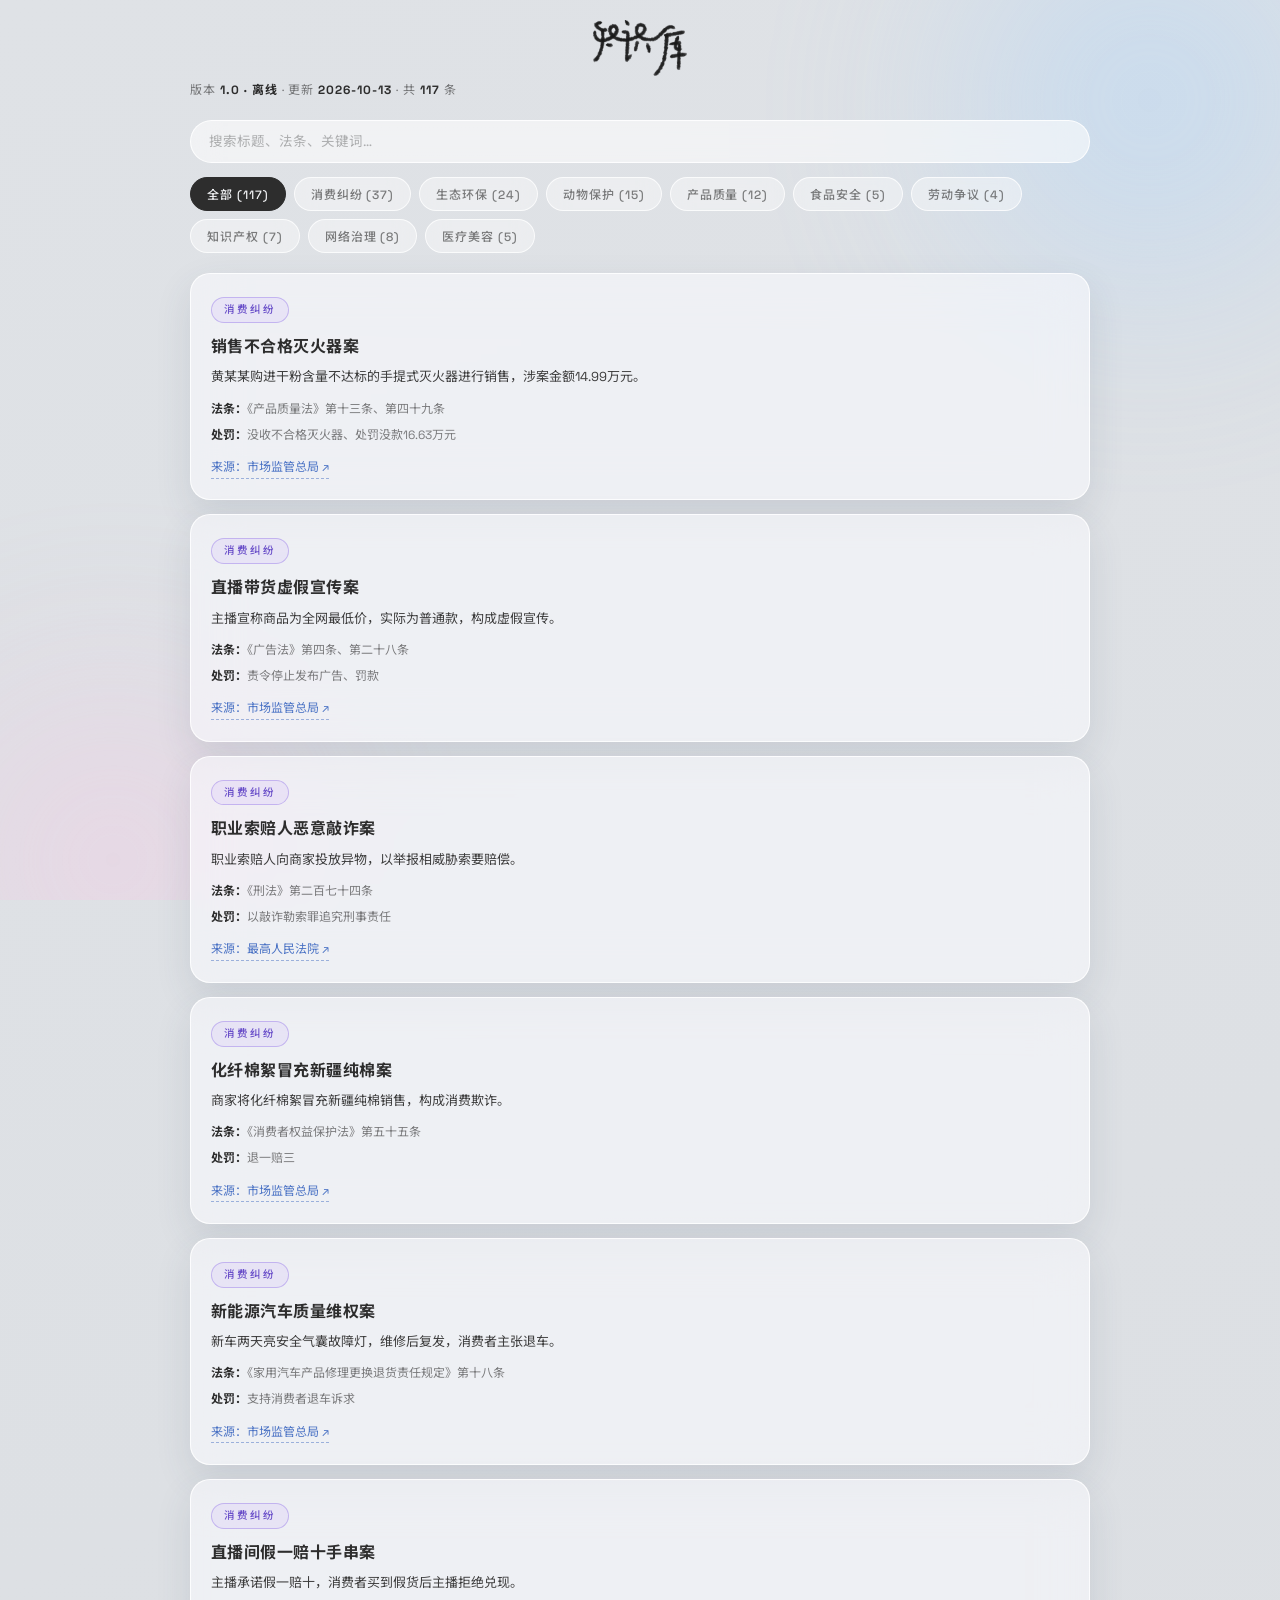
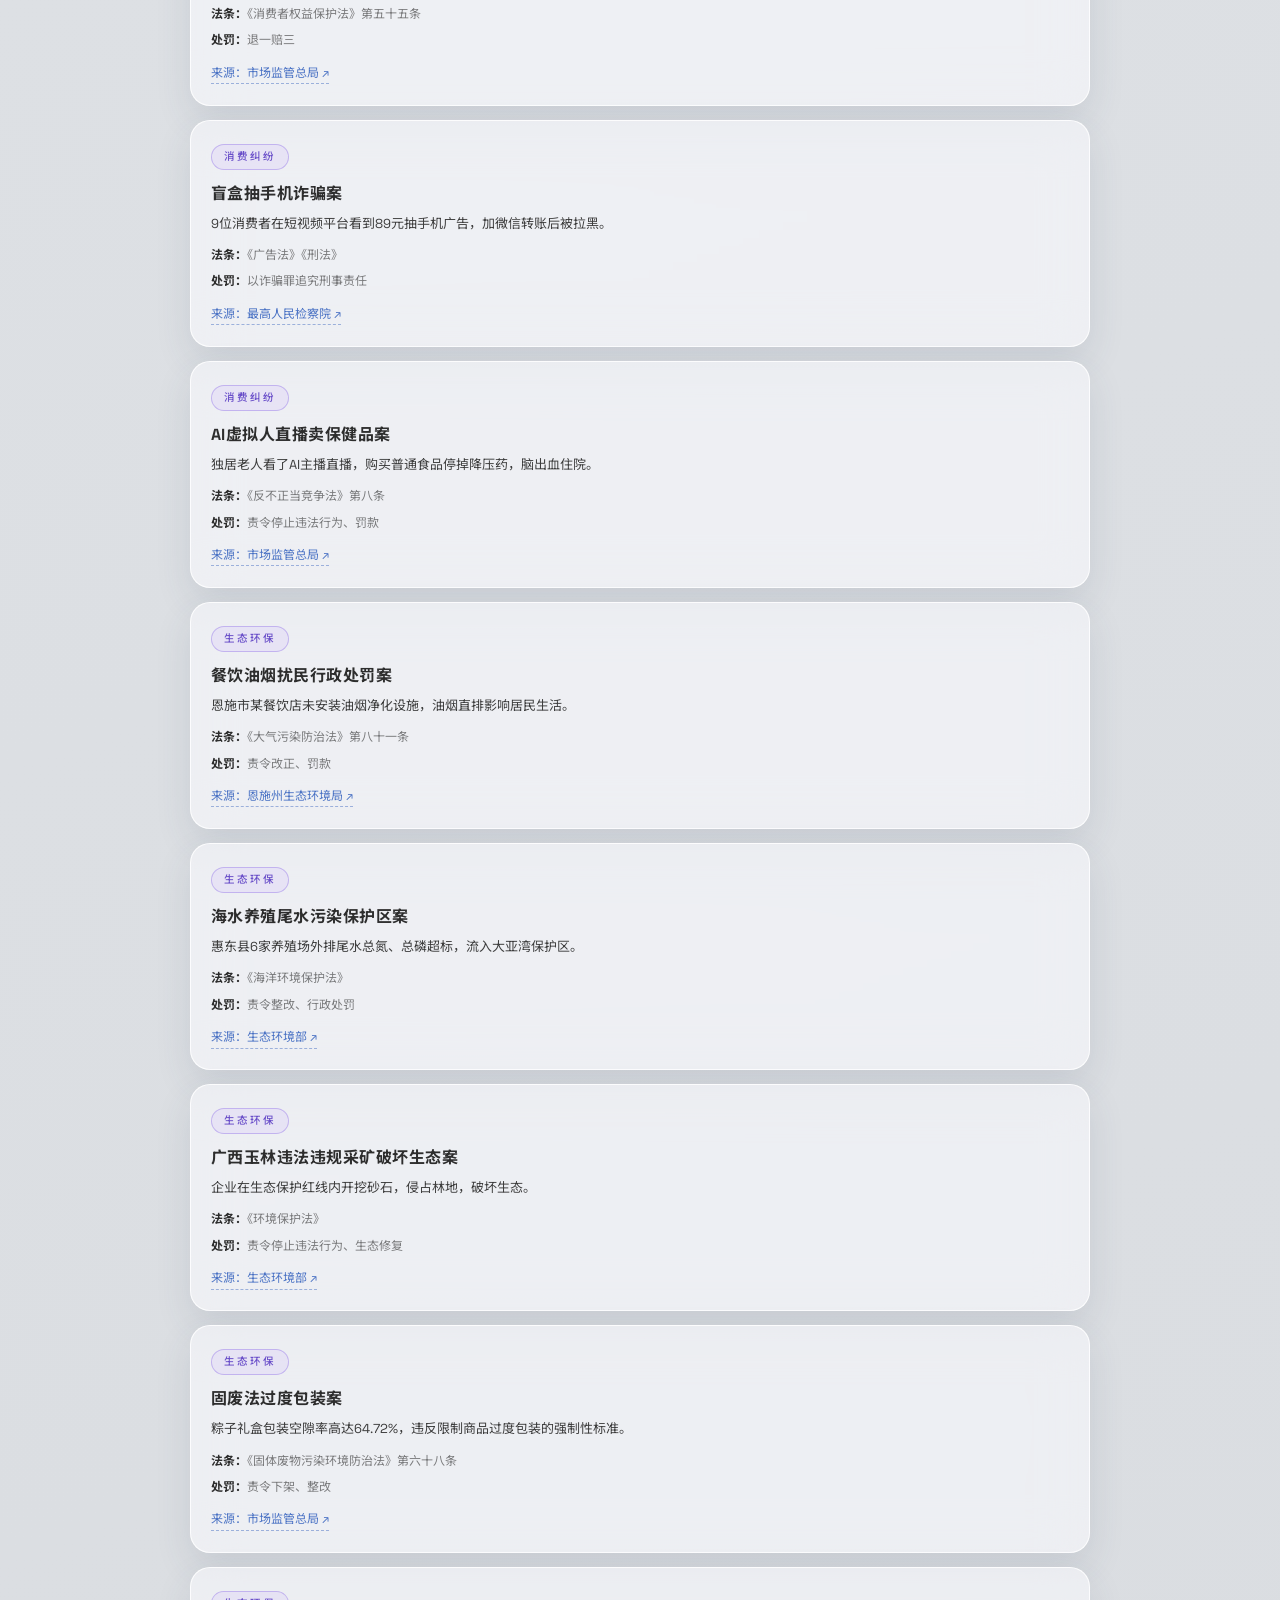
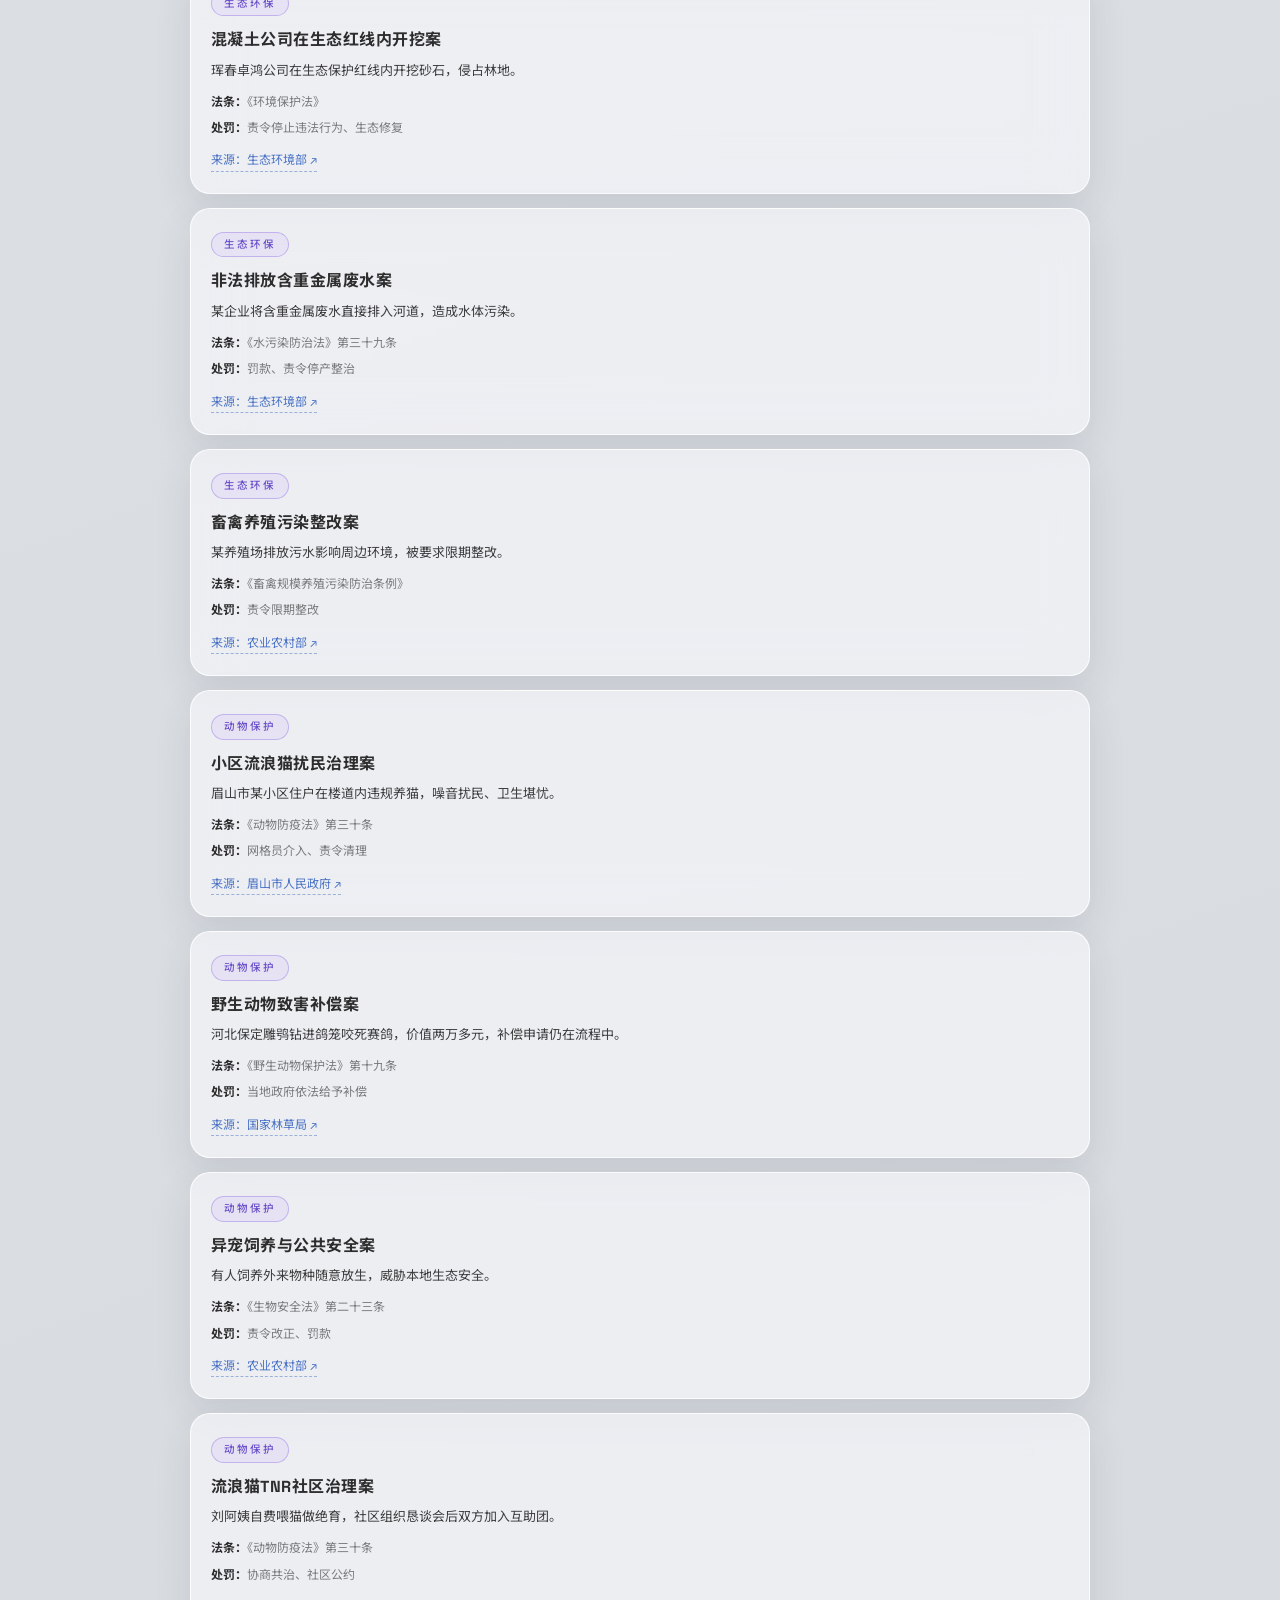
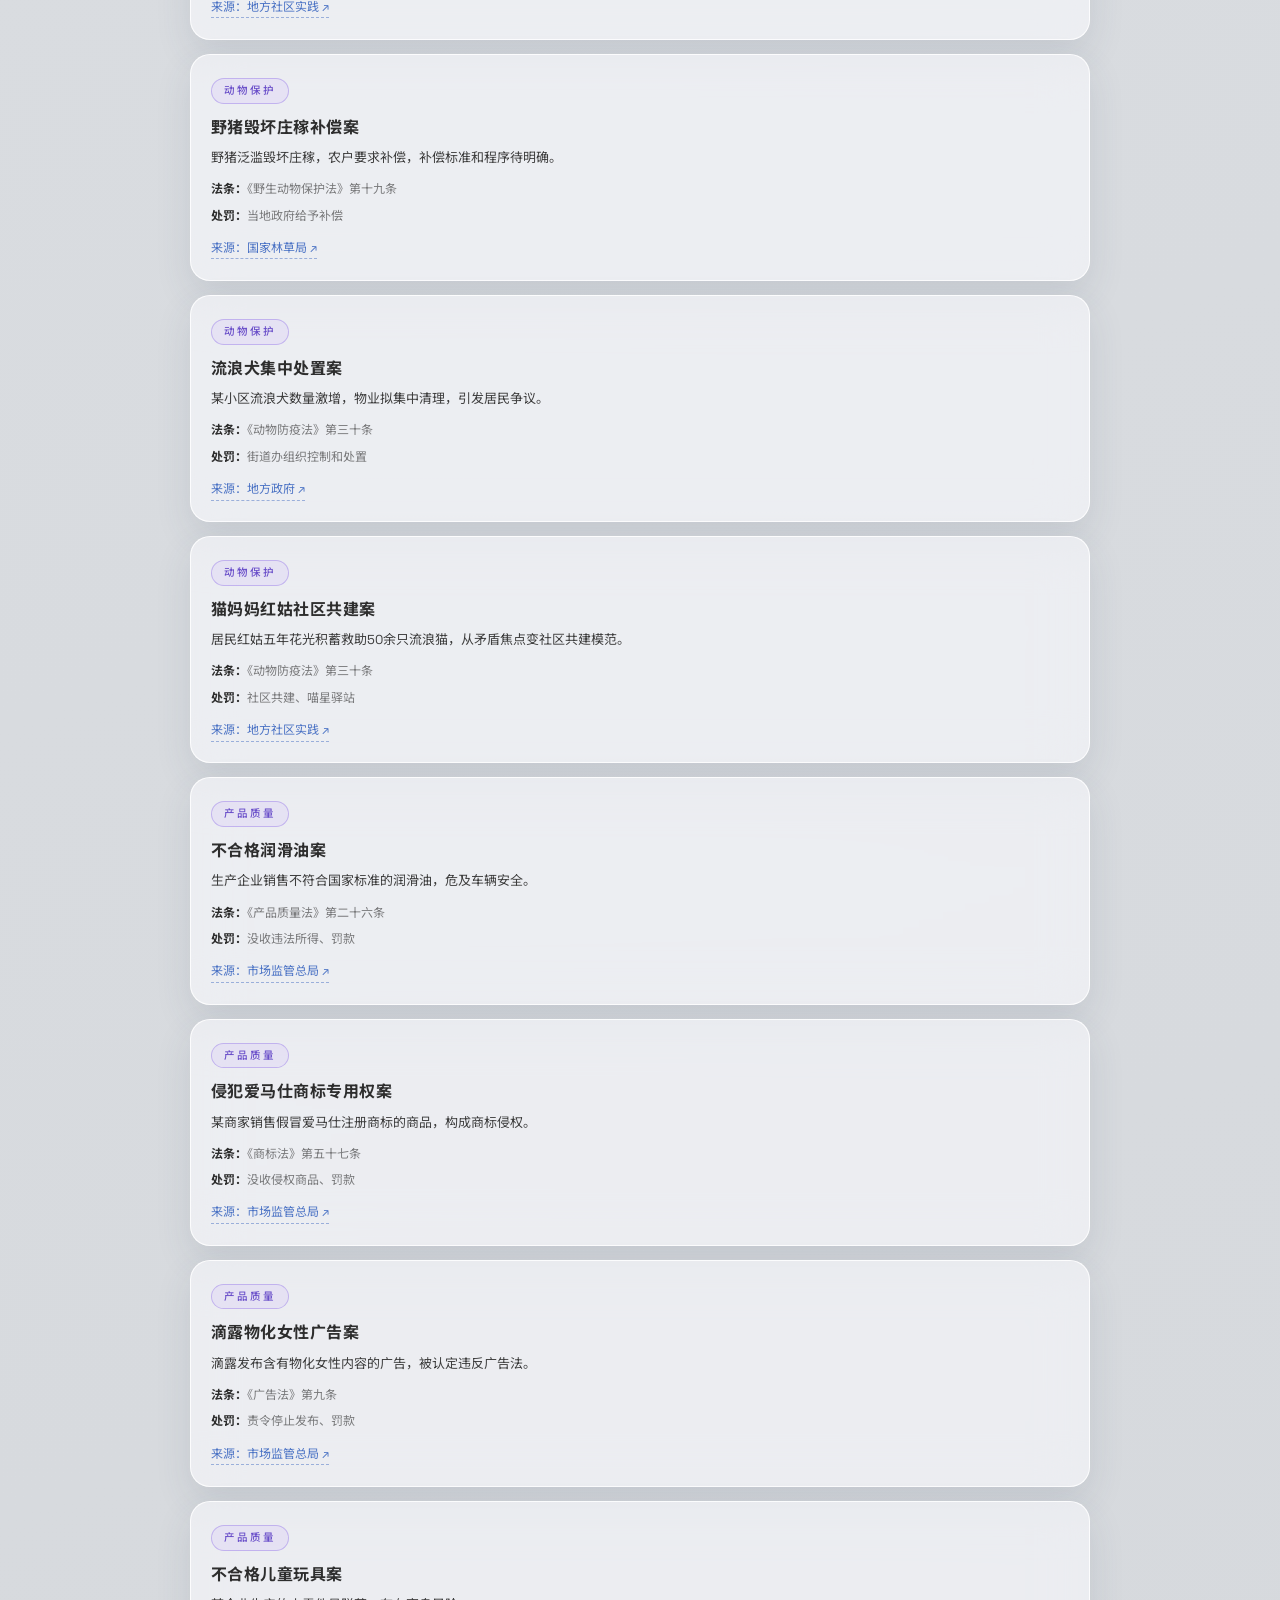
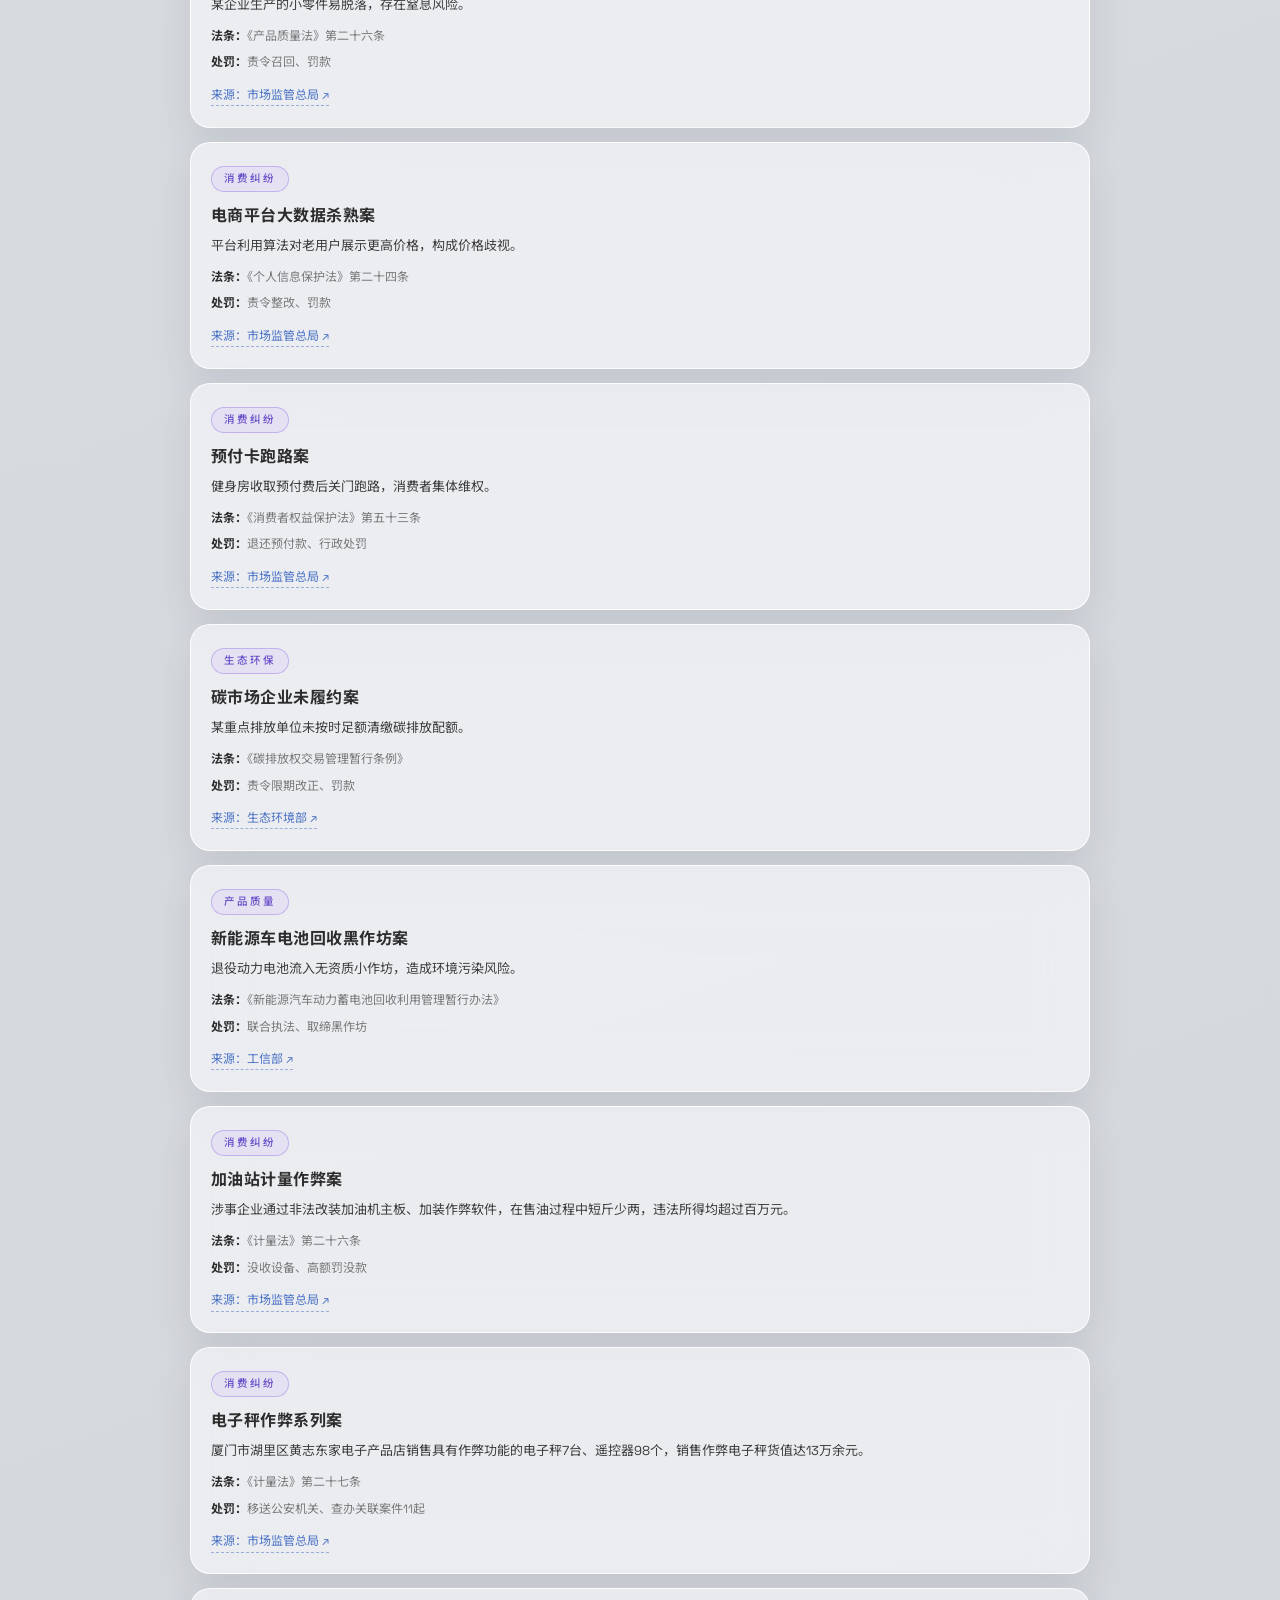
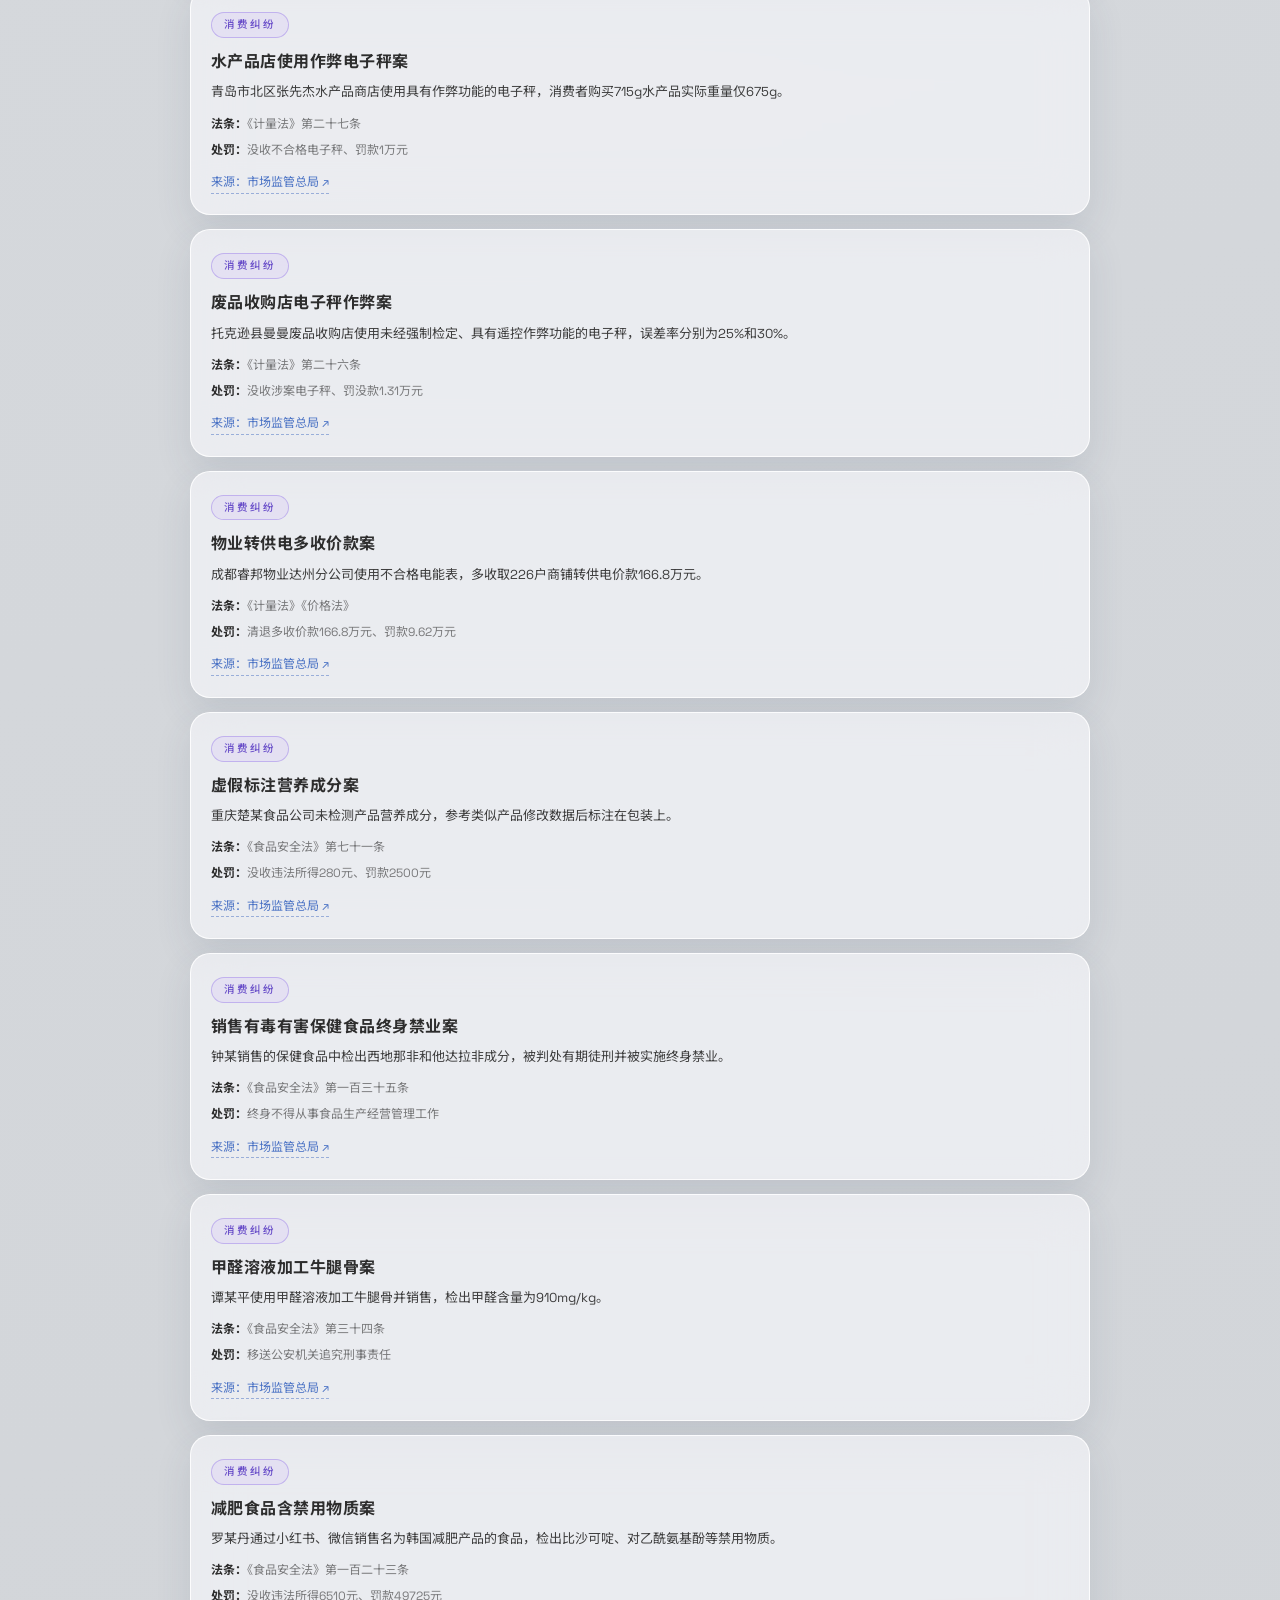
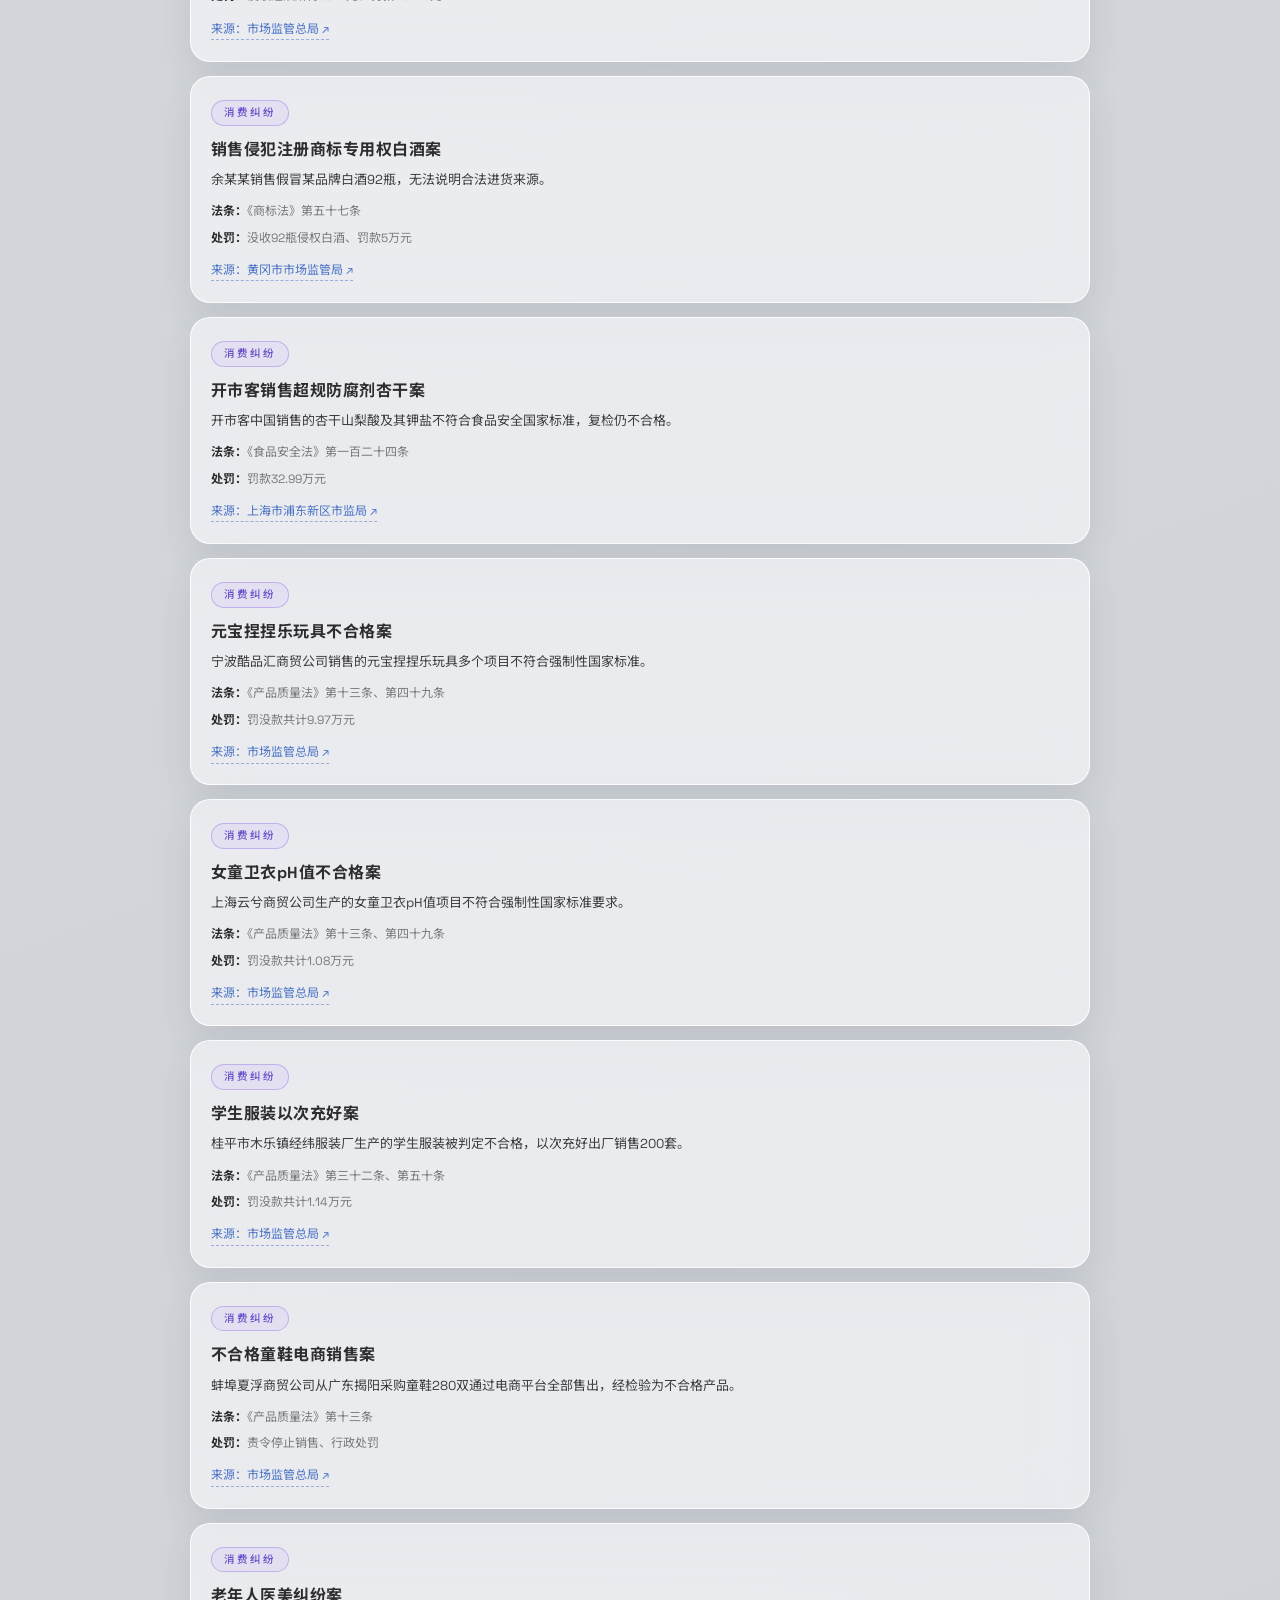
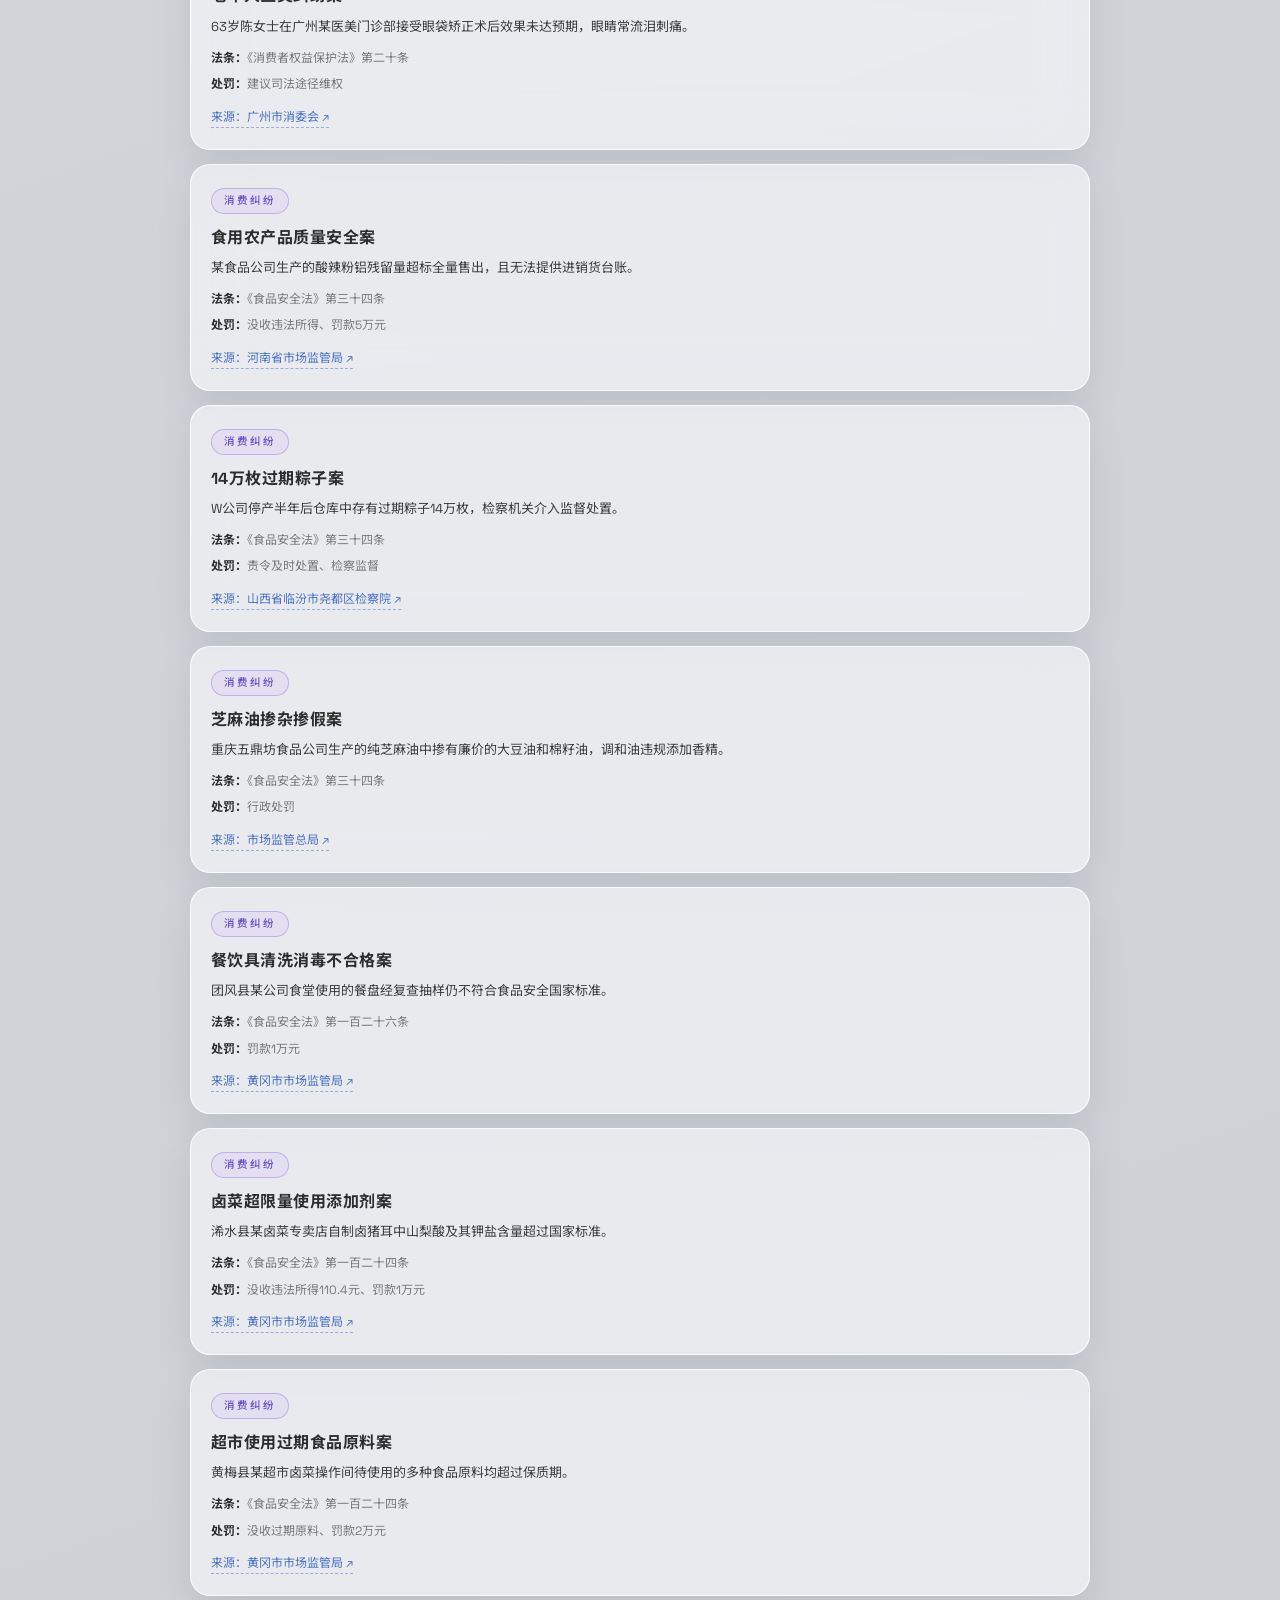
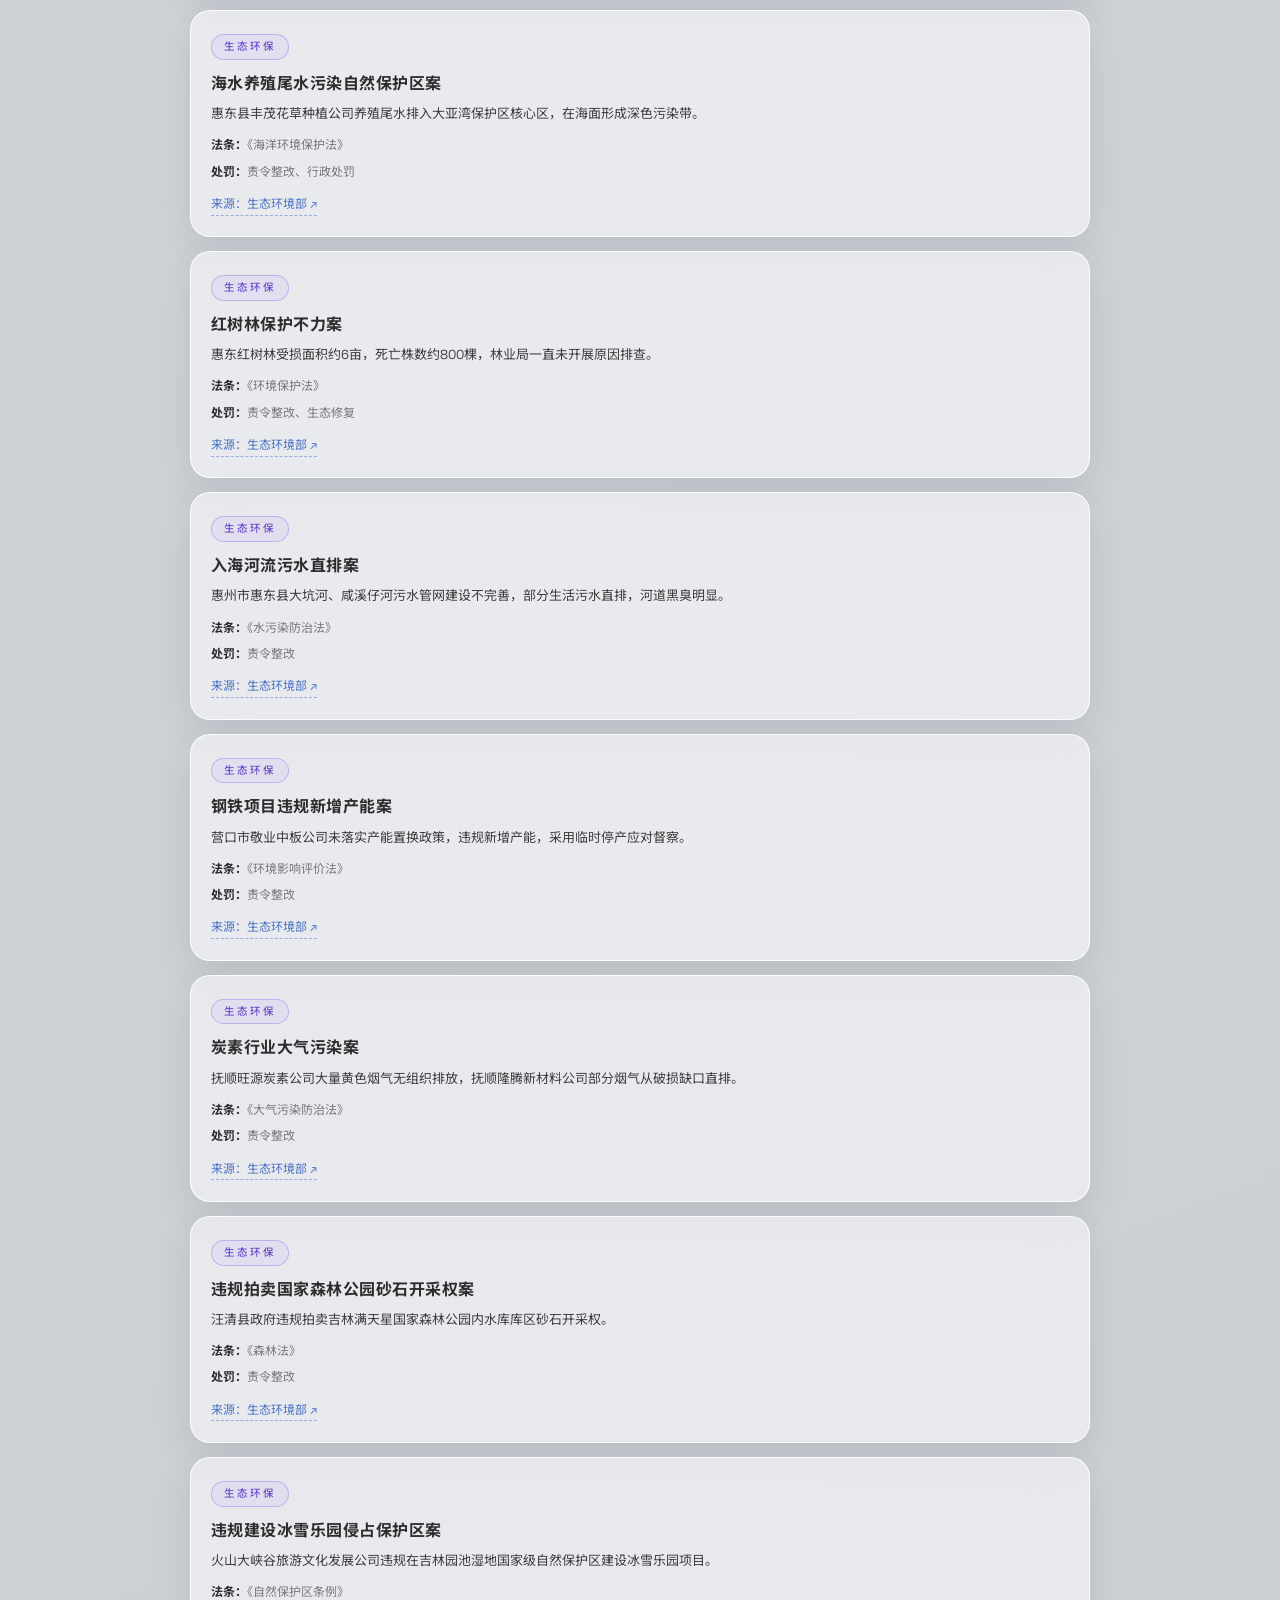
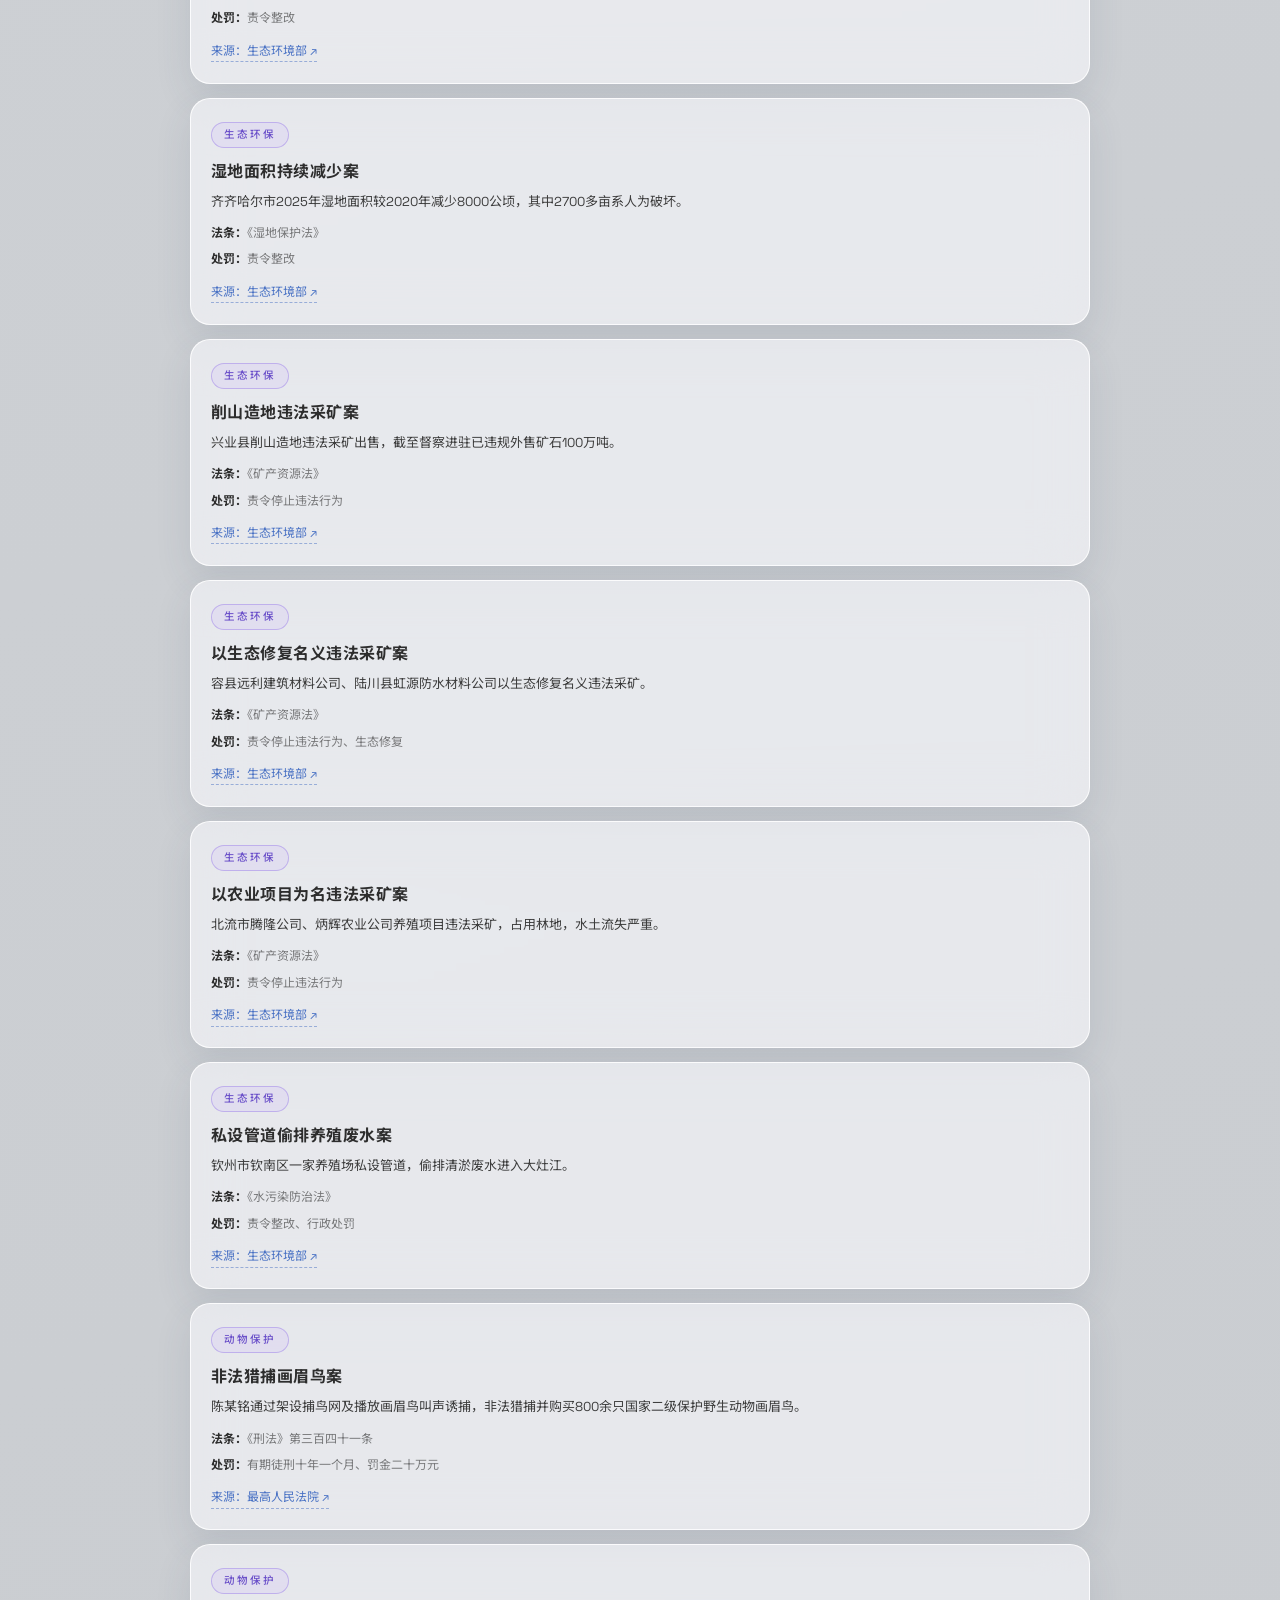
==== commit f75850ea: "知识库标题：补上 knowledge.html + 去掉锯齿 两处问题： 1. 上次只改了 index.html，遗漏 knowledge.html —— 全知笔记页仍引用    旧位图 text_k" ====
--- a/knowledge.html
+++ b/knowledge.html
@@ -165,7 +165,7 @@
 <body>
 <div class="bg-fx"><div class="aurora b1"></div><div class="aurora b2"></div></div>
 <div class="wrap">
-  <h1><img src="./assets/icon/text_knowledge.jpg" alt="耳辩 · 知识库" style="height:40px;display:block;margin:0 auto;background:#fff;border-radius:4px;padding:2px 4px;"></h1>
+  <h1><img src="./assets/icon/text_knowledge.png" alt="耳辩 · 知识库" style="height:56px;display:block;margin:0 auto;"></h1>
   <p class="meta">
     版本 <b id="version">—</b> · 更新 <b id="updated">—</b> · 共 <b id="total">—</b> 条
   </p>
